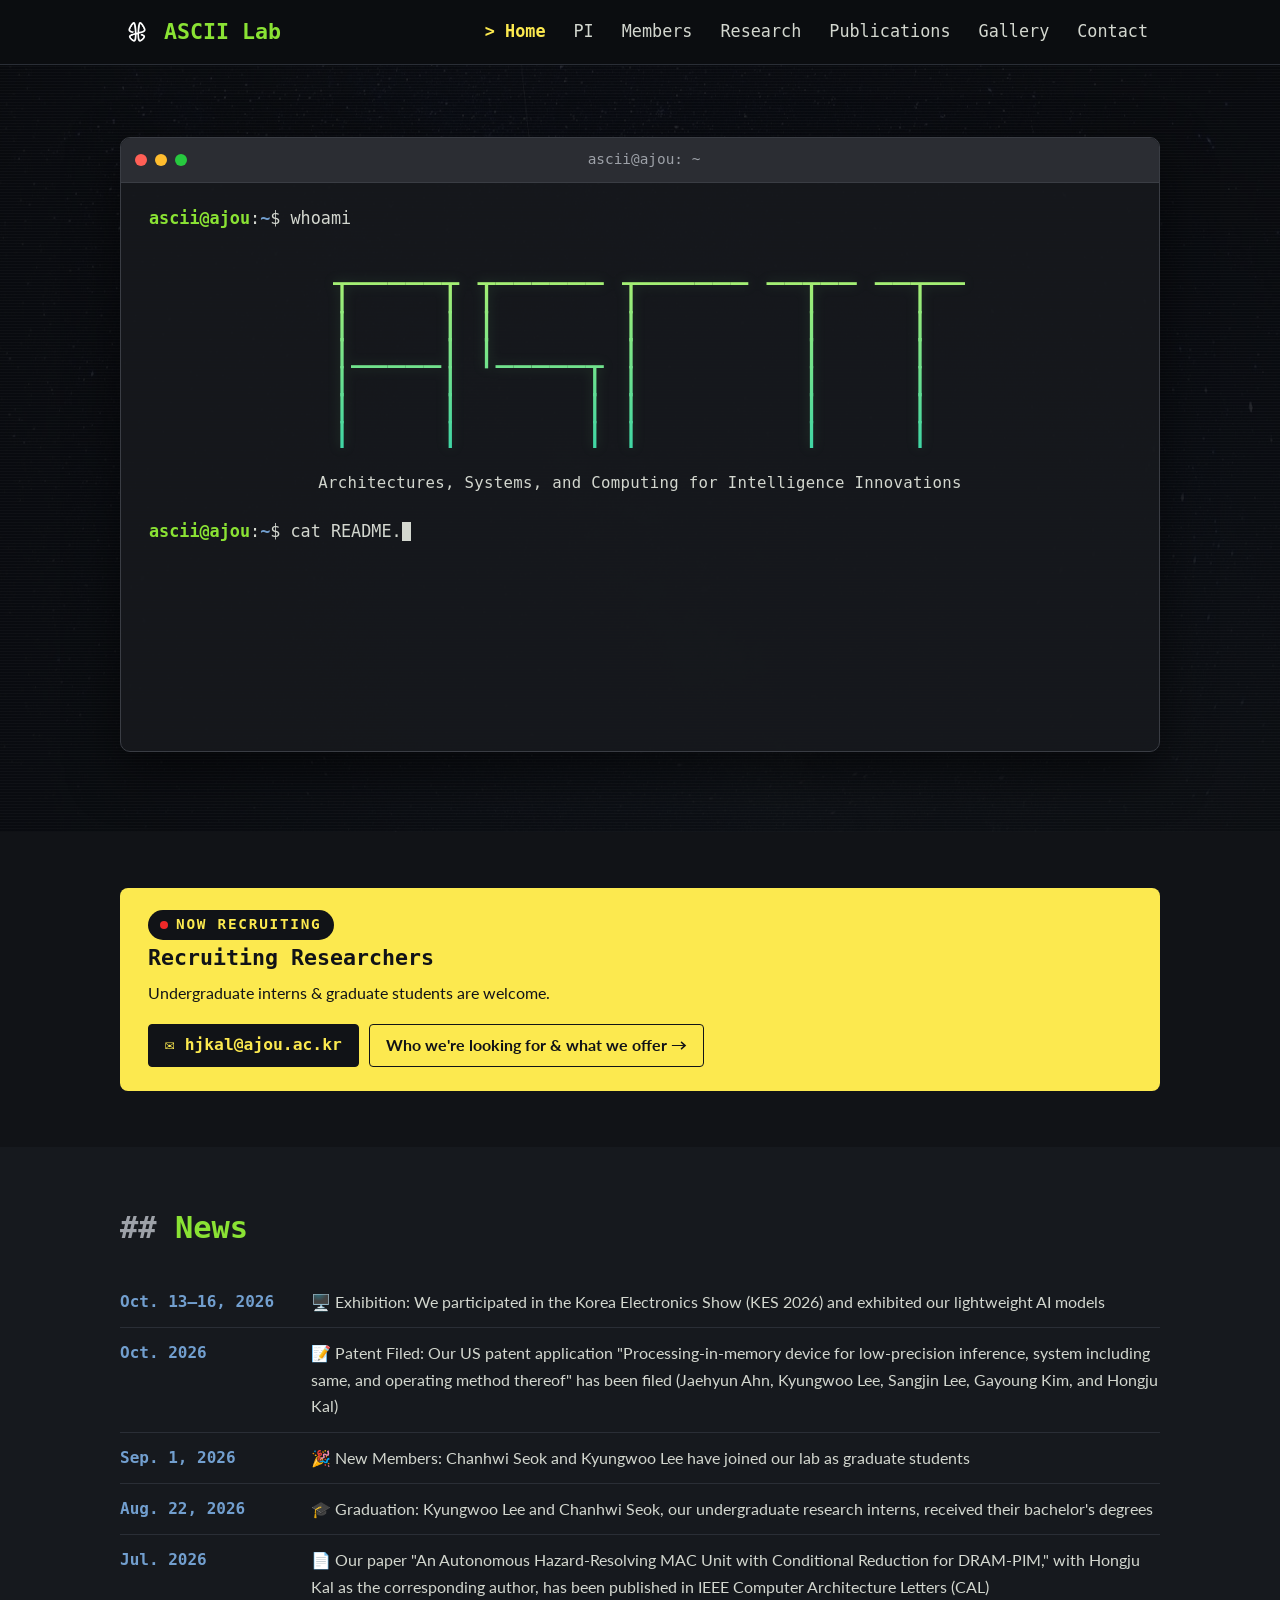
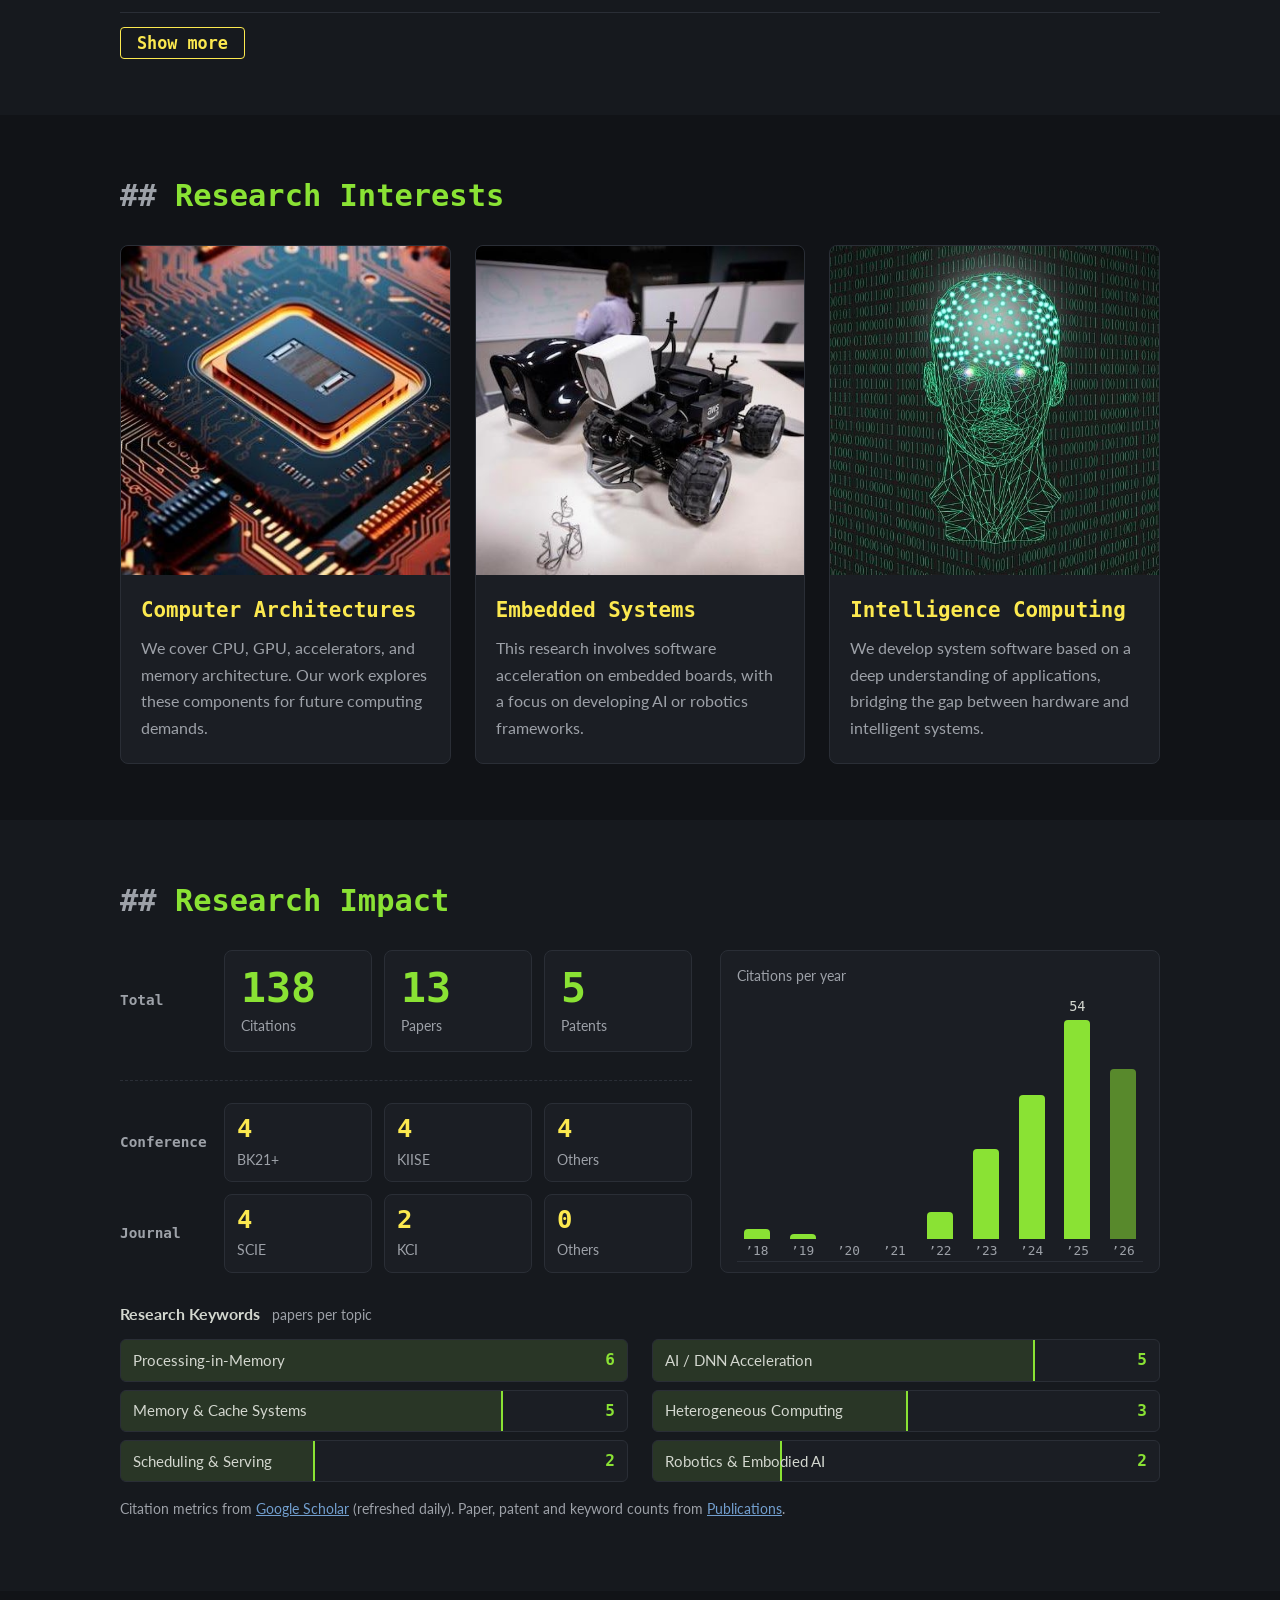
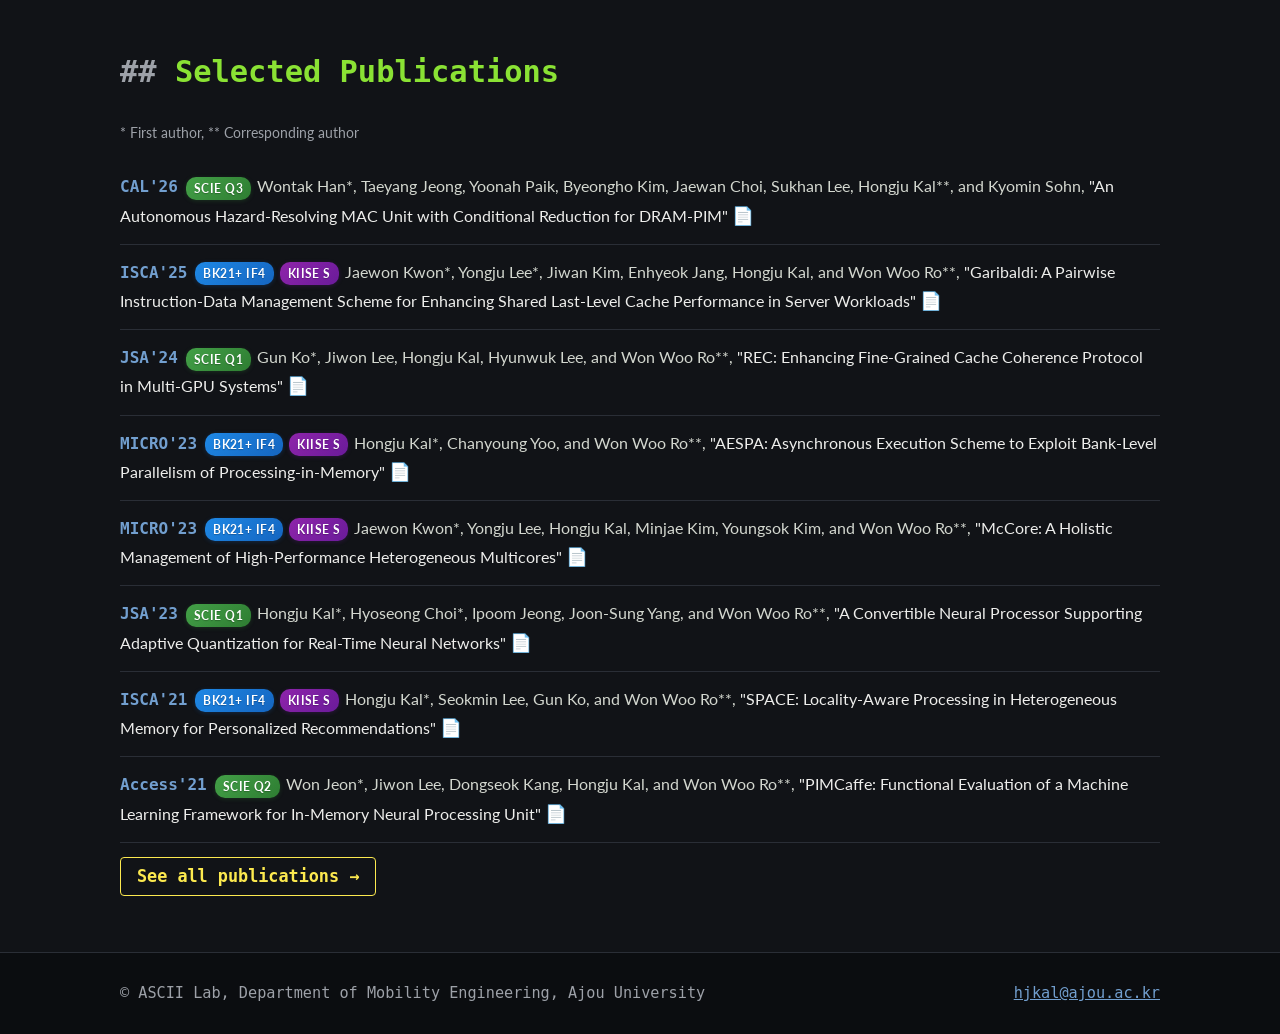
==== index.html @ 90a73ebf "Home: show top 6 research keywords Co-Authored-By: Claude Opus 5.5 <noreply@anthropic.com> Claude-Se" ====
<!DOCTYPE html>
<html lang="en">
<head>
  <meta charset="utf-8">
  <meta name="viewport" content="width=device-width, initial-scale=1">
  <title>ASCII Lab | Ajou University</title>
  <meta name="description" content="ASCII Lab (Architectures, Systems, and Computing for Intelligence Innovations), Ajou University">
  <link rel="icon" href="assets/img/logo.png">
  <link rel="preconnect" href="https://fonts.googleapis.com">
  <link href="https://fonts.googleapis.com/css2?family=Lato:wght@400;700;900&family=Ubuntu+Mono:wght@400;700&display=swap" rel="stylesheet">
  <link rel="stylesheet" href="assets/css/style.css?v=59">
  <script src="assets/js/main.js?v=59" defer></script>
</head>
<body>
  <header class="site-header">
    <div class="container">
      <a class="brand" href="index.html"><img src="assets/img/logo.png" alt="">ASCII Lab</a>
      <button class="nav-toggle" aria-label="Menu">&#9776;</button>
      <nav class="nav">
        <a href="index.html" class="active">Home</a>
        <a href="professor.html">PI</a>
        <a href="members.html">Members</a>
        <a href="research.html">Research</a>
        <a href="publications.html">Publications</a>
        <a href="gallery.html">Gallery</a>
        <a href="contact.html">Contact</a>
      </nav>
    </div>
  </header>

  <div class="hero">
    <div class="terminal">
      <div class="term-bar">
        <span class="dot"></span><span class="dot"></span><span class="dot"></span>
        <span class="term-title">ascii@ajou: ~</span>
      </div>
      <div class="term-body">
        <p class="prompt"><span class="u">ascii@ajou</span>:<span class="d">~</span>$ whoami</p>
        <h1 aria-label="ASCII"><pre class="ascii-art" aria-hidden="true"> _______ _______ _______ _____ _____
 |     | |       |         |     |
 |     | |       |         |     |
 |_____| |______ |         |     |
 |     |       | |         |     |
 |     |       | |         |     |
 |     | ______| |_____  __|__ __|__</pre></h1>
        <p class="subtitle">Architectures, Systems, and Computing for Intelligence Innovations</p>
        <p class="prompt"><span class="u">ascii@ajou</span>:<span class="d">~</span>$ <span class="cmd">cat README.md</span></p>
        <p class="readme">ASCII lab explores the future of intelligent computing across <span class="kw">architectures, systems, and applications</span>. We design processors and system architectures that perform computing efficiently. Our lab also creates methods that allow AI to work in real-world environments like embedded systems, even with limited resources. By combining hardware and software innovation, <span class="kw">we aim to build intelligent systems</span> that are both practical and powerful.</p>
        <p class="prompt last"><span class="u">ascii@ajou</span>:<span class="d">~</span>$ <span class="cursor"></span></p>
      </div>
    </div>
  </div>

  <section>
    <div class="container">
      <div class="recruit">
        <p class="recruit-status"><span class="dot"></span>NOW RECRUITING</p>
        <h3>Recruiting Researchers</h3>
        <p>Undergraduate interns &amp; graduate students are welcome.</p>
        <div class="recruit-actions">
          <a class="btn-solid" href="mailto:hjkal@ajou.ac.kr">&#9993; hjkal@ajou.ac.kr</a>
          <a class="btn-line" href="contact.html#join">Who we're looking for &amp; what we offer &rarr;</a>
        </div>
      </div>
    </div>
  </section>

  <section class="alt">
    <div class="container">
      <h2 class="section-title">News</h2>
      <ul class="news">
        <li><span class="date">Oct. 13–16, 2026</span><span><a class="news-icon" href="gallery-kes-2026.html" title="Photos" aria-label="Photos">🖥️</a> Exhibition: We participated in the Korea Electronics Show (KES 2026) and exhibited our lightweight AI models</span></li>
        <li><span class="date">Oct. 2026</span><span><a class="news-icon" href="publications.html#patents" title="Patents" aria-label="Patents">📝</a> Patent Filed: Our US patent application "Processing-in-memory device for low-precision inference, system including same, and operating method thereof" has been filed (Jaehyun Ahn, Kyungwoo Lee, Sangjin Lee, Gayoung Kim, and Hongju Kal)</span></li>
        <li><span class="date">Sep. 1, 2026</span><span><a class="news-icon" href="members.html" title="Members" aria-label="Members">🎉</a> New Members: Chanhwi Seok and Kyungwoo Lee have joined our lab as graduate students</span></li>
        <li><span class="date">Aug. 22, 2026</span><span><a class="news-icon" href="gallery-graduation-2026.html" title="Photos" aria-label="Photos">🎓</a> Graduation: Kyungwoo Lee and Chanhwi Seok, our undergraduate research interns, received their bachelor's degrees</span></li>
        <li><span class="date">Jul. 2026</span><span><a class="news-icon" href="https://doi.org/10.1109/LCA.2026.3727232" target="_blank" rel="noopener" title="Paper" aria-label="Paper">📄</a> Our paper "An Autonomous Hazard-Resolving MAC Unit with Conditional Reduction for DRAM-PIM," with Hongju Kal as the corresponding author, has been published in IEEE Computer Architecture Letters (CAL)</span></li>
        <li><span class="date">Jul. 2026</span><span><a class="news-icon" href="publications.html#patents" title="Patents" aria-label="Patents">📝</a> Patent Filed: Our Korean patent application "Processing-in-memory device for low-precision inference, system including same, and operating method thereof" has been filed (Jaehyun Ahn, Kyungwoo Lee, Sangjin Lee, Gayoung Kim, and Hongju Kal)</span></li>
        <li><span class="date">Jun. 27–Jul. 8, 2026</span><span><a class="news-icon" href="gallery-umich-2026.html" title="Photos" aria-label="Photos">✈️</a> Summer Program: Hongju Kal and undergraduate students attended a summer short-term program at the University of Michigan, Ann Arbor</span></li>
        <li><span class="date">Mar. 1, 2026</span><span><a class="news-icon" href="members.html" title="Members" aria-label="Members">🎉</a> New Members: Sangjun Jung, Siwon Kwon, and Chanhwi Seok have joined our lab as undergraduate research interns</span></li>
        <li><span class="date">Jan. 1, 2026</span><span><a class="news-icon" href="members.html" title="Members" aria-label="Members">🎉</a> New Members: Gayoung Kim, Jaehyun Ahn, Kyungwoo Lee, and Sangjin Lee have joined our lab as undergraduate research interns</span></li>
        <li><span class="date">Sep. 1, 2025</span><span>🚀 ASCII Lab Opens Its Doors</span></li>
      </ul>
    </div>
  </section>

  <section>
    <div class="container">
      <h2 class="section-title">Research Interests</h2>
      <div class="cards">
        <div class="card">
          <img src="assets/img/ri-architecture.jpg" alt="Processor chip">
          <div class="body">
            <h3>Computer Architectures</h3>
            <p>We cover CPU, GPU, accelerators, and memory architecture. Our work explores these components for future computing demands.</p>
          </div>
        </div>
        <div class="card">
          <img src="assets/img/ri-embedded.jpg" alt="Embedded robot platform">
          <div class="body">
            <h3>Embedded Systems</h3>
            <p>This research involves software acceleration on embedded boards, with a focus on developing AI or robotics frameworks.</p>
          </div>
        </div>
        <div class="card">
          <img src="assets/img/ri-intelligence.jpg" alt="Intelligence computing">
          <div class="body">
            <h3>Intelligence Computing</h3>
            <p>We develop system software based on a deep understanding of applications, bridging the gap between hardware and intelligent systems.</p>
          </div>
        </div>
      </div>
    </div>
  </section>

  <!-- STATS:START -->
  <section class="alt">
    <div class="container">
      <h2 class="section-title">Research Impact</h2>
      <div class="impact" data-animate>
        <div class="stats-wrap">
          <div class="stats stats-main"><span class="row-lbl">Total</span>
            <div class="stat"><span class="num" data-count="153">153</span><span class="lbl">Citations</span></div>
            <div class="stat"><span class="num" data-count="14">14</span><span class="lbl">Papers</span></div>
            <div class="stat"><span class="num" data-count="6">6</span><span class="lbl">Patents</span></div>
          </div>
          <div class="stats-group">
          <div class="stats stats-sub"><span class="row-lbl">Conference</span>
            <div class="stat"><span class="num" data-count="4">4</span><span class="lbl">BK21+</span></div>
            <div class="stat"><span class="num" data-count="4">4</span><span class="lbl">KIISE</span></div>
            <div class="stat"><span class="num" data-count="4">4</span><span class="lbl">Others</span></div>
          </div>
          <div class="stats stats-sub"><span class="row-lbl">Journal</span>
            <div class="stat"><span class="num" data-count="4">4</span><span class="lbl">SCIE</span></div>
            <div class="stat"><span class="num" data-count="2">2</span><span class="lbl">KCI</span></div>
            <div class="stat"><span class="num" data-count="0">0</span><span class="lbl">Others</span></div>
          </div>
          </div>
        </div>
        <figure class="cite-chart">
          <figcaption>Citations per year</figcaption>
          <ol class="bars">
          <li class="bar" style="--h:4%" tabindex="0" aria-label="2018: 2 citations" data-tip="2018: 2 citations"><span class="b"></span><span class="y">&rsquo;18</span></li>
          <li class="bar" style="--h:2%" tabindex="0" aria-label="2019: 1 citation" data-tip="2019: 1 citation"><span class="b"></span><span class="y">&rsquo;19</span></li>
          <li class="bar" style="--h:0%" tabindex="0" aria-label="2020: 0 citations" data-tip="2020: 0 citations"><span class="b"></span><span class="y">&rsquo;20</span></li>
          <li class="bar" style="--h:0%" tabindex="0" aria-label="2021: 0 citations" data-tip="2021: 0 citations"><span class="b"></span><span class="y">&rsquo;21</span></li>
          <li class="bar" style="--h:11%" tabindex="0" aria-label="2022: 6 citations" data-tip="2022: 6 citations"><span class="b"></span><span class="y">&rsquo;22</span></li>
          <li class="bar" style="--h:37%" tabindex="0" aria-label="2023: 20 citations" data-tip="2023: 20 citations"><span class="b"></span><span class="y">&rsquo;23</span></li>
          <li class="bar" style="--h:59%" tabindex="0" aria-label="2024: 32 citations" data-tip="2024: 32 citations"><span class="b"></span><span class="y">&rsquo;24</span></li>
          <li class="bar" style="--h:100%" tabindex="0" aria-label="2025: 54 citations" data-tip="2025: 54 citations"><span class="v">54</span><span class="b"></span><span class="y">&rsquo;25</span></li>
          <li class="bar ytd" style="--h:70%" tabindex="0" aria-label="2026: 38 citations (so far)" data-tip="2026: 38 citations (so far)"><span class="b"></span><span class="y">&rsquo;26</span></li>
          </ol>
        </figure>
      </div>
      <div class="keywords" data-animate>
        <h3>Research Keywords <span>papers per topic</span></h3>
        <ul>
          <li style="--w:100%"><span class="k">Processing-in-Memory</span><span class="c" data-count="8">8</span></li>
          <li style="--w:75%"><span class="k">AI / DNN Acceleration</span><span class="c" data-count="6">6</span></li>
          <li style="--w:75%"><span class="k">Memory &amp; Cache Systems</span><span class="c" data-count="6">6</span></li>
          <li style="--w:50%"><span class="k">Heterogeneous Computing</span><span class="c" data-count="4">4</span></li>
          <li style="--w:38%"><span class="k">Scheduling &amp; Serving</span><span class="c" data-count="3">3</span></li>
          <li style="--w:25%"><span class="k">Robotics &amp; Embodied AI</span><span class="c" data-count="2">2</span></li>
        </ul>
      </div>
      <p class="note">Citation metrics from <a href="https://scholar.google.com/citations?user=mmae918AAAAJ" target="_blank" rel="noopener">Google Scholar</a> (refreshed daily). Paper, patent and keyword counts from <a href="publications.html">Publications</a>.</p>
    </div>
  </section>
  <!-- STATS:END -->

  <section>
    <div class="container">
      <h2 class="section-title">Selected Publications</h2>
      <p class="note">* First author, ** Corresponding author</p>
      <ul class="pubs selected">
        <li><span class="venue">CAL'26</span><span class="tag sci">SCIE Q3</span>Wontak Han*, Taeyang Jeong, Yoonah Paik, Byeongho Kim, Jaewan Choi, Sukhan Lee, <span class="me">Hongju Kal</span>**, and Kyomin Sohn, <span class="title">"An Autonomous Hazard-Resolving MAC Unit with Conditional Reduction for DRAM-PIM"</span> <a class="paper-link" href="https://doi.org/10.1109/LCA.2026.3727232" target="_blank" rel="noopener" title="Paper" aria-label="Paper">📄</a></li>
        <li><span class="venue">ISCA'25</span><span class="tag bk">BK21+ IF4</span><span class="tag kiise">KIISE S</span>Jaewon Kwon*, Yongju Lee*, Jiwan Kim, Enhyeok Jang, <span class="me">Hongju Kal</span>, and Won Woo Ro**, <span class="title">"Garibaldi: A Pairwise Instruction-Data Management Scheme for Enhancing Shared Last-Level Cache Performance in Server Workloads"</span> <a class="paper-link" href="https://dl.acm.org/doi/10.1145/3695053.3731029" target="_blank" rel="noopener" title="Paper" aria-label="Paper">📄</a></li>
        <li><span class="venue">JSA'24</span><span class="tag sci">SCIE Q1</span>Gun Ko*, Jiwon Lee, <span class="me">Hongju Kal</span>, Hyunwuk Lee, and Won Woo Ro**, <span class="title">"REC: Enhancing Fine-Grained Cache Coherence Protocol in Multi-GPU Systems"</span> <a class="paper-link" href="https://dl.acm.org/doi/10.1016/j.sysarc.2025.103339" target="_blank" rel="noopener" title="Paper" aria-label="Paper">📄</a></li>
        <li><span class="venue">MICRO'23</span><span class="tag bk">BK21+ IF4</span><span class="tag kiise">KIISE S</span><span class="me">Hongju Kal</span>*, Chanyoung Yoo, and Won Woo Ro**, <span class="title">"AESPA: Asynchronous Execution Scheme to Exploit Bank-Level Parallelism of Processing-in-Memory"</span> <a class="paper-link" href="https://dl.acm.org/doi/10.1145/3613424.3614314" target="_blank" rel="noopener" title="Paper" aria-label="Paper">📄</a></li>
        <li><span class="venue">MICRO'23</span><span class="tag bk">BK21+ IF4</span><span class="tag kiise">KIISE S</span>Jaewon Kwon*, Yongju Lee, <span class="me">Hongju Kal</span>, Minjae Kim, Youngsok Kim, and Won Woo Ro**, <span class="title">"McCore: A Holistic Management of High-Performance Heterogeneous Multicores"</span> <a class="paper-link" href="https://dl.acm.org/doi/10.1145/3613424.3614295" target="_blank" rel="noopener" title="Paper" aria-label="Paper">📄</a></li>
        <li><span class="venue">JSA'23</span><span class="tag sci">SCIE Q1</span><span class="me">Hongju Kal</span>*, Hyoseong Choi*, Ipoom Jeong, Joon-Sung Yang, and Won Woo Ro**, <span class="title">"A Convertible Neural Processor Supporting Adaptive Quantization for Real-Time Neural Networks"</span> <a class="paper-link" href="https://dl.acm.org/doi/10.1016/j.sysarc.2023.103025" target="_blank" rel="noopener" title="Paper" aria-label="Paper">📄</a></li>
        <li><span class="venue">ISCA'21</span><span class="tag bk">BK21+ IF4</span><span class="tag kiise">KIISE S</span><span class="me">Hongju Kal</span>*, Seokmin Lee, Gun Ko, and Won Woo Ro**, <span class="title">"SPACE: Locality-Aware Processing in Heterogeneous Memory for Personalized Recommendations"</span> <a class="paper-link" href="https://dl.acm.org/doi/10.1109/ISCA52012.2021.00059" target="_blank" rel="noopener" title="Paper" aria-label="Paper">📄</a></li>
        <li><span class="venue">Access'21</span><span class="tag sci">SCIE Q2</span>Won Jeon*, Jiwon Lee, Dongseok Kang, <span class="me">Hongju Kal</span>, and Won Woo Ro**, <span class="title">"PIMCaffe: Functional Evaluation of a Machine Learning Framework for In-Memory Neural Processing Unit"</span> <a class="paper-link" href="https://ieeexplore.ieee.org/document/9469808" target="_blank" rel="noopener" title="Paper" aria-label="Paper">📄</a></li>
      </ul>
      <a class="more-btn" href="publications.html">See all publications &rarr;</a>
    </div>
  </section>

  <footer class="site-footer">
    <div class="container">
      <span>&copy; ASCII Lab, Department of Mobility Engineering, Ajou University</span>
      <span><a href="mailto:hjkal@ajou.ac.kr">hjkal@ajou.ac.kr</a></span>
    </div>
  </footer>
</body>
</html>
---- assets/css/style.css ----
:root {
  /* Terminal palette (Tango, as in GNOME/Ubuntu Terminal) */
  --green: #8ae234;
  --green-tint: rgba(138, 226, 52, 0.12);
  --blue: #729fcf;
  --yellow: #fce94f;
  --yellow-tint: rgba(252, 233, 79, 0.12);
  --text: #d3d7cf;
  --muted: #9da1a8;
  --line: #2a2e36;
  --bg: #111317;
  --bg-alt: #16191e;
  --panel: #1b1e24;
  --bar: #0b0d10;
  --mono: "Ubuntu Mono", "DejaVu Sans Mono", Menlo, Consolas, monospace;
  --max: 1080px;
}

* { box-sizing: border-box; }

html { scroll-behavior: smooth; }

body {
  margin: 0;
  font-family: "Lato", Arial, sans-serif;
  color: var(--text);
  background: var(--bg);
  line-height: 1.65;
  font-size: 16px;
}

a { color: var(--blue); }
a:hover { color: var(--yellow); }
img { max-width: 100%; display: block; }

.container { max-width: var(--max); margin: 0 auto; padding: 0 20px; }

/* ---------- Header ---------- */
.site-header {
  position: sticky;
  top: 0;
  z-index: 10;
  background: var(--bar);
  color: var(--text);
  border-bottom: 1px solid var(--line);
}
.site-header .container {
  display: flex;
  align-items: center;
  justify-content: space-between;
  height: 64px;
}
.brand {
  display: flex;
  align-items: center;
  gap: 10px;
  color: var(--green);
  text-decoration: none;
  font-family: var(--mono);
  font-weight: 700;
  font-size: 1.35rem;
}
.brand img { width: 34px; height: 34px; }
.brand:hover { color: var(--green); }

.nav { display: flex; gap: 4px; }
.nav a {
  color: var(--text);
  text-decoration: none;
  padding: 8px 12px;
  border-radius: 4px;
  font-family: var(--mono);
  font-size: 1.05rem;
}
.nav a:hover { background: var(--yellow-tint); color: var(--yellow); }
.nav a.active { color: var(--yellow); font-weight: 700; }
.nav a.active::before { content: "> "; }

.nav-toggle {
  display: none;
  background: none;
  border: 0;
  color: var(--green);
  font-size: 1.6rem;
  cursor: pointer;
}

@media (max-width: 760px) {
  .nav-toggle { display: block; }
  .nav {
    display: none;
    position: absolute;
    top: 64px;
    left: 0;
    right: 0;
    flex-direction: column;
    background: var(--bar);
    border-bottom: 1px solid var(--line);
    padding: 8px 20px 16px;
  }
  .nav.open { display: flex; }
}

/* ---------- Hero / page banners ---------- */
.hero {
  background:
    repeating-linear-gradient(0deg, rgba(255, 255, 255, 0.025) 0 1px, transparent 1px 3px),
    linear-gradient(rgba(10, 12, 16, 0.86), rgba(10, 12, 16, 0.94)),
    url("../img/hero.jpg") center / cover;
  padding: 72px 16px 80px;
}
.terminal {
  max-width: calc(var(--max) - 40px);
  margin: 0 auto;
  border-radius: 10px;
  overflow: hidden;
  background: rgba(22, 24, 29, 0.92);
  border: 1px solid #3a3d44;
  box-shadow: 0 18px 50px rgba(0, 0, 0, 0.55);
  font-family: "Ubuntu Mono", "DejaVu Sans Mono", Consolas, monospace;
  color: #d3d7cf;
}
.term-bar {
  display: flex;
  align-items: center;
  gap: 8px;
  padding: 10px 14px;
  background: #2b2d33;
  border-bottom: 1px solid #3a3d44;
}
.term-bar .dot { width: 12px; height: 12px; border-radius: 50%; background: #ff5f56; }
.term-bar .dot:nth-child(2) { background: #ffbd2e; }
.term-bar .dot:nth-child(3) { background: #27c93f; }
.term-title { flex: 1; text-align: center; margin-right: 52px; font-size: 0.9rem; color: #9da1a8; }
.term-body { padding: 22px 28px 26px; text-align: left; }
.term-body .prompt { margin: 0; font-size: 1.05rem; }
.hero h1 { margin: 22px 0 10px; text-align: center; }
.ascii-art {
  display: inline-block;
  margin: 0;
  text-align: left;
  font-family: inherit;
  font-weight: 700;
  font-size: clamp(10px, 4.2vw, 30px);
  line-height: 0.92;
  background: linear-gradient(180deg, #b6f36b, #3fd6a5);
  -webkit-background-clip: text;
  background-clip: text;
  color: transparent;
  filter: drop-shadow(0 0 6px rgba(110, 230, 120, 0.18));
}
.hero .subtitle {
  margin: 4px 0 22px;
  text-align: center;
  font-size: clamp(0.78rem, 1.9vw, 0.98rem);
  letter-spacing: 0.02em;
  color: #d3d7cf;
}
.term-body .readme { margin: 8px 0 18px; font-size: 1.02rem; line-height: 1.55; color: #d3d7cf; }
.term-body .readme .kw { color: var(--yellow); }
.cursor {
  display: inline-block;
  width: 0.55em;
  height: 1.1em;
  vertical-align: text-bottom;
  background: #d3d7cf;
  animation: blink 1.1s steps(1) infinite;
}
@keyframes blink { 50% { opacity: 0; } }
@media (prefers-reduced-motion: reduce) { .cursor { animation: none; } }
@media (max-width: 560px) { .term-body { padding: 18px 16px 20px; } }

.page-banner {
  background:
    repeating-linear-gradient(0deg, rgba(255, 255, 255, 0.025) 0 1px, transparent 1px 3px),
    linear-gradient(rgba(10, 12, 16, 0.88), rgba(10, 12, 16, 0.95)),
    url("../img/hero.jpg") center / cover;
  border-bottom: 1px solid var(--line);
  padding: 48px 0;
  font-family: var(--mono);
}
.page-banner h1 {
  margin: 0;
  font-size: clamp(2rem, 6vw, 3rem);
  letter-spacing: 0.08em;
  color: var(--green);
  text-shadow: 0 0 14px rgba(138, 226, 52, 0.3);
}
.prompt .u { color: var(--green); font-weight: 700; }
.prompt .d { color: var(--blue); font-weight: 700; }

/* ---------- Sections ---------- */
section { padding: 56px 0; }
section.alt { background: var(--bg-alt); }

h2.section-title {
  color: var(--green);
  font-family: var(--mono);
  font-size: 1.9rem;
  margin: 0 0 24px;
}
h2.section-title::before { content: "## "; color: var(--muted); }
h3 { color: var(--text); }

.lead { font-size: 1.1rem; max-width: 860px; }

.recruit {
  background: var(--yellow);
  color: var(--bg);
  border-radius: 8px;
  padding: 22px 28px 24px;
}
.recruit-status {
  display: inline-flex;
  align-items: center;
  gap: 8px;
  margin: 0 0 14px;
  padding: 3px 12px;
  border-radius: 999px;
  background: var(--bg);
  color: var(--yellow);
  font-family: var(--mono);
  font-weight: 700;
  font-size: 0.9rem;
  letter-spacing: 0.12em;
}
.recruit-status .dot { width: 8px; height: 8px; border-radius: 50%; background: #ef2929; animation: blink 1.6s steps(1) infinite; }
.recruit h3 { margin: 0 0 4px; color: var(--bg); font-family: var(--mono); font-size: 1.35rem; }
.recruit p { margin: 0; }
.recruit-actions { display: flex; flex-wrap: wrap; gap: 10px; margin-top: 18px; }
.recruit-actions a {
  display: inline-block;
  padding: 7px 16px;
  border-radius: 4px;
  border: 1.5px solid var(--bg);
  font-weight: 700;
  text-decoration: none;
  transition: background 0.15s, color 0.15s;
}
.recruit-actions .btn-solid { background: var(--bg); color: var(--yellow); font-family: var(--mono); font-size: 1.02rem; }
.recruit-actions .btn-solid:hover { background: #2a2e36; color: var(--yellow); }
.recruit-actions .btn-line { color: var(--bg); }
.recruit-actions .btn-line:hover { background: var(--bg); color: var(--yellow); }
@media (max-width: 640px) { .recruit { padding: 20px; } }
section[id] { scroll-margin-top: 64px; }

/* News */
.news { list-style: none; padding: 0; margin: 0; }
.news li {
  display: grid;
  grid-template-columns: 175px 1fr;
  gap: 16px;
  padding: 12px 0;
  border-bottom: 1px solid var(--line);
}
.news .date { font-family: var(--mono); font-weight: 700; color: var(--blue); }
@media (max-width: 560px) { .news li { grid-template-columns: 1fr; gap: 2px; } }
.news.collapsed li:nth-child(n+6) { display: none; }
.news-toggle, .more-btn {
  display: inline-block;
  margin-top: 14px;
  background: none;
  border: 1px solid var(--yellow);
  color: var(--yellow);
  border-radius: 4px;
  padding: 5px 16px;
  font-family: var(--mono);
  font-size: 1.05rem;
  font-weight: 700;
  cursor: pointer;
  text-decoration: none;
}
.news-toggle:hover, .more-btn:hover { background: var(--yellow); color: var(--bg); }

/* Research impact (generated by scripts/update_stats.py) */
.impact { display: grid; grid-template-columns: 1.3fr 1fr; gap: 28px; align-items: stretch; }
@media (max-width: 820px) { .impact { grid-template-columns: 1fr; } }
.stats-wrap { display: flex; flex-direction: column; gap: 12px; }
.stats { display: grid; gap: 12px; }
.stats-main, .stats-sub { grid-template-columns: 92px repeat(3, 1fr); align-items: center; }
.stats-group { display: flex; flex-direction: column; gap: 12px; margin-top: 16px; padding-top: 22px; border-top: 1px dashed var(--line); }
.stats .row-lbl { font-family: var(--mono); font-size: 0.9rem; font-weight: 700; color: var(--muted); }
@media (max-width: 560px) { .stats-main, .stats-sub { grid-template-columns: repeat(3, 1fr); } .stats .row-lbl { grid-column: 1 / -1; } }
.stats-main .stat .num { font-size: 2.6rem; }
.stats-sub .stat { padding: 10px 12px; }
.stats-sub .stat .num { font-size: 1.6rem; color: var(--yellow); }
.stat { background: var(--panel); border: 1px solid var(--line); border-radius: 8px; padding: 14px 16px; }
.stat .num { font-family: var(--mono); font-size: 2rem; font-weight: 700; line-height: 1.1; color: var(--green); }
.stat .lbl { display: block; margin-top: 4px; font-size: 0.85rem; color: var(--muted); }
.cite-chart { margin: 0; background: var(--panel); border: 1px solid var(--line); border-radius: 8px; padding: 14px 16px 10px; display: flex; flex-direction: column; }
.cite-chart figcaption { font-size: 0.85rem; color: var(--muted); margin-bottom: 8px; }
.bars { list-style: none; margin: 0; padding: 0; flex: 1; min-height: 150px; display: flex; align-items: flex-end; gap: 6px; border-bottom: 1px solid var(--line); padding-bottom: 22px; position: relative; }
.bars .bar { flex: 1; height: 100%; display: flex; flex-direction: column; justify-content: flex-end; align-items: center; position: relative; outline: none; }
.bars .b { width: 100%; max-width: 26px; height: var(--h); background: var(--green); border-radius: 4px 4px 0 0; transition: opacity 0.15s; }
.bars .ytd .b { opacity: 0.55; }
.bars .v { font-family: var(--mono); font-size: 0.85rem; color: var(--text); margin-bottom: 2px; }
.bars .y { position: absolute; bottom: -22px; font-family: var(--mono); font-size: 0.8rem; color: var(--muted); }
.bars:hover .b { opacity: 0.45; }
.bars .bar:hover .b, .bars .bar:focus .b { opacity: 1; }
.bars .bar:hover::after, .bars .bar:focus::after {
  content: attr(data-tip); position: absolute; bottom: calc(var(--h) + 8px); left: 50%; transform: translateX(-50%);
  white-space: nowrap; background: var(--bar); border: 1px solid var(--line); color: var(--text);
  font-family: var(--mono); font-size: 0.8rem; padding: 3px 8px; border-radius: 4px; z-index: 2; pointer-events: none;
}

.keywords { margin-top: 28px; }
.keywords h3 { margin: 0 0 12px; font-size: 1rem; color: var(--text); }
.keywords h3 span { margin-left: 8px; font-size: 0.85rem; font-weight: 400; color: var(--muted); }
.keywords ul { list-style: none; margin: 0; padding: 0; display: grid; grid-template-columns: repeat(2, 1fr); gap: 8px 24px; }
@media (max-width: 640px) { .keywords ul { grid-template-columns: 1fr; } }
.keywords li { position: relative; display: flex; justify-content: space-between; align-items: center; padding: 7px 12px; border: 1px solid var(--line); border-radius: 6px; background: var(--panel); overflow: hidden; }
.keywords li::before { content: ""; position: absolute; inset: 0 auto 0 0; width: var(--w); background: var(--green-tint); border-right: 2px solid var(--green); transition: width 1s cubic-bezier(0.22, 1, 0.36, 1) var(--d, 0ms); }
.keywords .k, .keywords .c { position: relative; }
.keywords .k { font-size: 0.95rem; }
.keywords .c { font-family: var(--mono); font-weight: 700; color: var(--green); }

/* Research impact animation (main.js toggles .pre until the block scrolls into view) */
.bars .b { transition: height 0.9s cubic-bezier(0.22, 1, 0.36, 1), opacity 0.15s; }
.pre .bars .b { height: 0; }
.pre .bars .v { opacity: 0; }
.bars .v { transition: opacity 0.4s 0.9s; }
.pre.keywords li::before { width: 0; }
.stat, .keywords li { transition: transform 0.5s ease, opacity 0.5s ease; }
.pre .stat, .pre.keywords li { opacity: 0; transform: translateY(8px); }

/* Cards */
.cards { display: grid; grid-template-columns: repeat(auto-fit, minmax(260px, 1fr)); gap: 24px; }
.card {
  background: var(--panel);
  border: 1px solid var(--line);
  border-radius: 8px;
  overflow: hidden;
}
.card img { width: 100%; aspect-ratio: 1 / 1; object-fit: cover; }
.card .body { padding: 18px 20px 22px; }
.card h3 { margin: 0 0 8px; color: var(--yellow); font-family: var(--mono); font-size: 1.3rem; }
.card p { margin: 0; color: var(--muted); }

/* Publications */
.pubs { list-style: none; padding: 0; margin: 0; }
.pubs li { padding: 14px 0; border-bottom: 1px solid var(--line); }
.pubs .venue { font-family: var(--mono); font-weight: 700; color: var(--blue); margin-right: 8px; }
.pubs .title { font-weight: 700; color: #eeeeec; }
.pubs.selected .title { font-weight: 400; }
.pubs .where { font-style: italic; color: var(--muted); }
.pubs .authors { color: var(--text); }
.tag {
  display: inline-block;
  font-size: 0.72rem;
  font-weight: 700;
  padding: 2px 8px;
  border-radius: 10px;
  margin-right: 6px;
  vertical-align: middle;
  letter-spacing: 0.04em;
  color: #fff;
  box-shadow: 0 1px 4px var(--glow);
  text-shadow: 0 1px 1px rgba(0, 0, 0, 0.25);
}
.tag.bk { background: linear-gradient(135deg, #1e88e5, #1565c0); --glow: rgba(21, 101, 192, 0.28); }
.tag.kiise { background: linear-gradient(135deg, #8e24aa, #6a1b9a); --glow: rgba(106, 27, 154, 0.28); }
.tag.top { background: linear-gradient(135deg, #fb8c00, #e65100); --glow: rgba(230, 81, 0, 0.28); }
.tag.sci { background: linear-gradient(135deg, #43a047, #2e7d32); --glow: rgba(46, 125, 50, 0.28); }
.pubs.review li { padding: 10px 0; }
.pubs .id { font-family: var(--mono); font-weight: 700; color: var(--blue); margin-right: 6px; }
.note { color: var(--muted); font-size: 0.9rem; }

/* Professor */
.profile { display: grid; grid-template-columns: 200px 1fr; gap: 36px; align-items: start; }
.profile img.photo { border-radius: 8px; border: 1px solid var(--line); }
.profile h2 { margin: 0 0 12px; color: var(--green); font-family: var(--mono); font-size: 1.9rem; }
.social { display: flex; gap: 12px; margin-top: 16px; }
.social img { width: 36px; height: 36px; border-radius: 6px; }
@media (max-width: 700px) { .profile { grid-template-columns: 1fr; } .profile img.photo { max-width: 200px; } }

.timeline { list-style: none; padding: 0; margin: 0; }
.timeline li { display: grid; grid-template-columns: 190px 1fr; gap: 16px; padding: 8px 0; border-bottom: 1px solid var(--line); }
.timeline .sponsor { color: var(--muted); }
.timeline .when { font-family: var(--mono); font-weight: 700; color: var(--blue); }
@media (max-width: 560px) { .timeline li { grid-template-columns: 1fr; gap: 0; } }

/* Members */
.members { display: grid; grid-template-columns: repeat(auto-fill, minmax(185px, 1fr)); gap: 16px; margin-bottom: 40px; }
.member { background: var(--panel); border: 1px solid var(--line); border-radius: 8px; overflow: hidden; text-align: center; }
.member img {
  width: 148px;
  max-width: 80%;
  height: auto;
  aspect-ratio: 1 / 1;
  margin: 20px auto 0;
  border-radius: 16px;
  object-fit: cover;
  object-position: center 20%;
  border: 2px solid var(--line);
}
.member .body { padding: 14px 16px 18px; }
.member h3 { margin: 0 0 2px; color: var(--yellow); font-family: var(--mono); font-size: 1.25rem; }
.member .email { font-size: 0.8rem; color: var(--muted); overflow-wrap: anywhere; }
.member .interests { margin-top: 10px; display: flex; flex-wrap: wrap; gap: 6px; justify-content: center; }
@media (max-width: 560px) { .members { grid-template-columns: repeat(2, 1fr); gap: 12px; } }
.member .interests span { background: var(--yellow-tint); color: var(--yellow); font-size: 0.8rem; padding: 3px 10px; border-radius: 12px; }

.alumni-level { margin: 0 0 8px; color: var(--yellow); font-family: var(--mono); font-size: 1.2rem; }
.alumni-log { list-style: none; padding: 0; margin: 0 0 28px; font-family: var(--mono); font-size: 1.05rem; }
.alumni-log li { display: grid; grid-template-columns: 90px 160px 1fr; gap: 12px; padding: 6px 0; border-bottom: 1px dashed var(--line); }
.alumni-log .when { color: var(--blue); }
.alumni-log .who { color: #eeeeec; font-weight: 700; }
.alumni-log .what { color: var(--muted); }
@media (max-width: 560px) { .alumni-log li { grid-template-columns: 80px 1fr; row-gap: 0; } .alumni-log .what { grid-column: 2; } }

/* Research */
.areas { display: grid; gap: 18px; }
.areas p { margin: 0; }
.areas strong { color: var(--yellow); font-family: var(--mono); font-size: 1.1rem; }
.project { display: grid; gap: 24px; padding: 40px 0; border-bottom: 1px solid var(--line); }
.project:last-child { border-bottom: 0; }
.project h3 { margin: 0; font-size: 1.45rem; color: var(--green); font-family: var(--mono); }
.project img { width: 100%; max-width: 820px; margin: 0 auto; }

.paper-link { text-decoration: none; font-size: 1.1em; display: inline-block; transition: transform 0.15s; }
.paper-link:hover { transform: scale(1.2); }

.news-icon { text-decoration: none; display: inline-block; transition: transform 0.15s; }
.news-icon:hover { transform: scale(1.25); }

/* Gallery */
.gallery { display: grid; grid-template-columns: repeat(auto-fill, minmax(280px, 1fr)); gap: 20px; }
.gallery figure { margin: 0; background: var(--panel); border: 1px solid var(--line); border-radius: 8px; overflow: hidden; }
.gallery img { width: 100%; aspect-ratio: 4 / 3; object-fit: cover; }
.gallery figcaption { padding: 12px 16px 14px; font-size: 0.95rem; }
.gallery figcaption .date { display: block; font-family: var(--mono); color: var(--yellow); }
.gallery-empty { font-family: var(--mono); font-size: 1.05rem; color: var(--muted); }
.gallery-empty .u { color: var(--green); font-weight: 700; }
.gallery-empty .d { color: var(--blue); font-weight: 700; }
.gallery:not(:empty) + .gallery-empty { display: none; }
.section-title.year-past { margin-top: 48px; }
.gallery-fold.collapsed { display: none; }
.gallery-fold-toggle { margin-top: 0; }
.gallery-fold:not(.collapsed) + .gallery-fold-toggle { margin-top: 20px; }

.gallery figure a img { transition: opacity 0.15s; }
.gallery figure a:hover img { opacity: 0.85; }
.gallery figcaption a { color: var(--text); font-weight: 700; text-decoration: none; }
.gallery figcaption a:hover { color: var(--yellow); }
.event-photos { grid-template-columns: repeat(auto-fill, minmax(230px, 1fr)); }
.event-photos figure { background: none; }
.back-link { margin: 0 0 18px; font-family: var(--mono); }
.event-meta .date { font-family: var(--mono); color: var(--yellow); }
.event-video { margin: 24px 0; }
.event-video video { width: 100%; max-width: 900px; display: block; border-radius: 8px; border: 1px solid var(--line); background: #000; }

/* Contact */
.contact-list { list-style: none; padding: 0; font-size: 1.1rem; }
.contact-list li { padding: 10px 0; border-bottom: 1px solid var(--line); }
.contact-list strong { display: inline-block; width: 160px; color: var(--yellow); font-family: var(--mono); }
.join { display: grid; grid-template-columns: repeat(auto-fit, minmax(300px, 1fr)); gap: 24px; }
.join-card { background: var(--panel); border: 1px solid var(--line); border-radius: 8px; padding: 22px 26px 24px; }
.join-card h3 { margin: 0 0 10px; color: var(--yellow); font-family: var(--mono); font-size: 1.25rem; }
.join-card[lang="ko"] h3 { font-family: "Lato", sans-serif; font-size: 1.12rem; }
.join-card ul { list-style: none; padding: 0; margin: 0 0 22px; }
.join-card ul:last-child { margin-bottom: 0; }
.join-card li { padding: 5px 0 5px 22px; position: relative; }
.join-card li::before { content: ">"; position: absolute; left: 0; color: var(--green); font-family: var(--mono); font-weight: 700; }
.join-cta { margin: 24px 0 0; font-size: 1.05rem; }
.contact-list .ko-note { color: var(--muted); }
@media (max-width: 560px) { .contact-list strong { display: block; width: auto; } }
.campus-photo { margin: 24px 0 0; }
.campus-photo img { display: block; width: 100%; aspect-ratio: 16 / 9; object-fit: cover; border-radius: 6px; border: 1px solid var(--line); transition: opacity 0.15s; }
.campus-photo a:hover img { opacity: 0.85; }
.campus-photo + .lab-photos { margin-top: 12px; }
.lab-photos { display: grid; grid-template-columns: repeat(4, 1fr); gap: 12px; margin-top: 24px; }
@media (max-width: 560px) { .lab-photos { grid-template-columns: repeat(2, 1fr); } }
.lab-photos img { width: 100%; aspect-ratio: 4 / 3; object-fit: cover; border-radius: 6px; border: 1px solid var(--line); transition: opacity 0.15s; }
.lab-photos a:hover img { opacity: 0.85; }
.map { width: 100%; height: 380px; border: 0; border-radius: 8px; margin-top: 24px; }

/* ---------- Footer ---------- */
.site-footer {
  background: var(--bar);
  border-top: 1px solid var(--line);
  color: var(--muted);
  padding: 28px 0;
  font-family: var(--mono);
  font-size: 0.95rem;
}
.site-footer a { color: var(--blue); }
.site-footer .container { display: flex; flex-wrap: wrap; justify-content: space-between; gap: 8px; }

/* ---------- Media protection & photo viewer ---------- */
img, video { -webkit-user-drag: none; user-select: none; -webkit-user-select: none; -webkit-touch-callout: none; }
.lightbox { position: fixed; inset: 0; z-index: 1000; display: none; align-items: center; justify-content: center; padding: 24px; background: rgba(0, 0, 0, 0.88); cursor: zoom-out; }
.lightbox.open { display: flex; }
.lightbox img { max-width: 100%; max-height: 100%; object-fit: contain; border-radius: 4px; cursor: default; pointer-events: none; }
.lightbox-close { position: absolute; top: 12px; right: 16px; background: none; border: 0; color: #fff; font-size: 2.4rem; line-height: 1; cursor: pointer; }
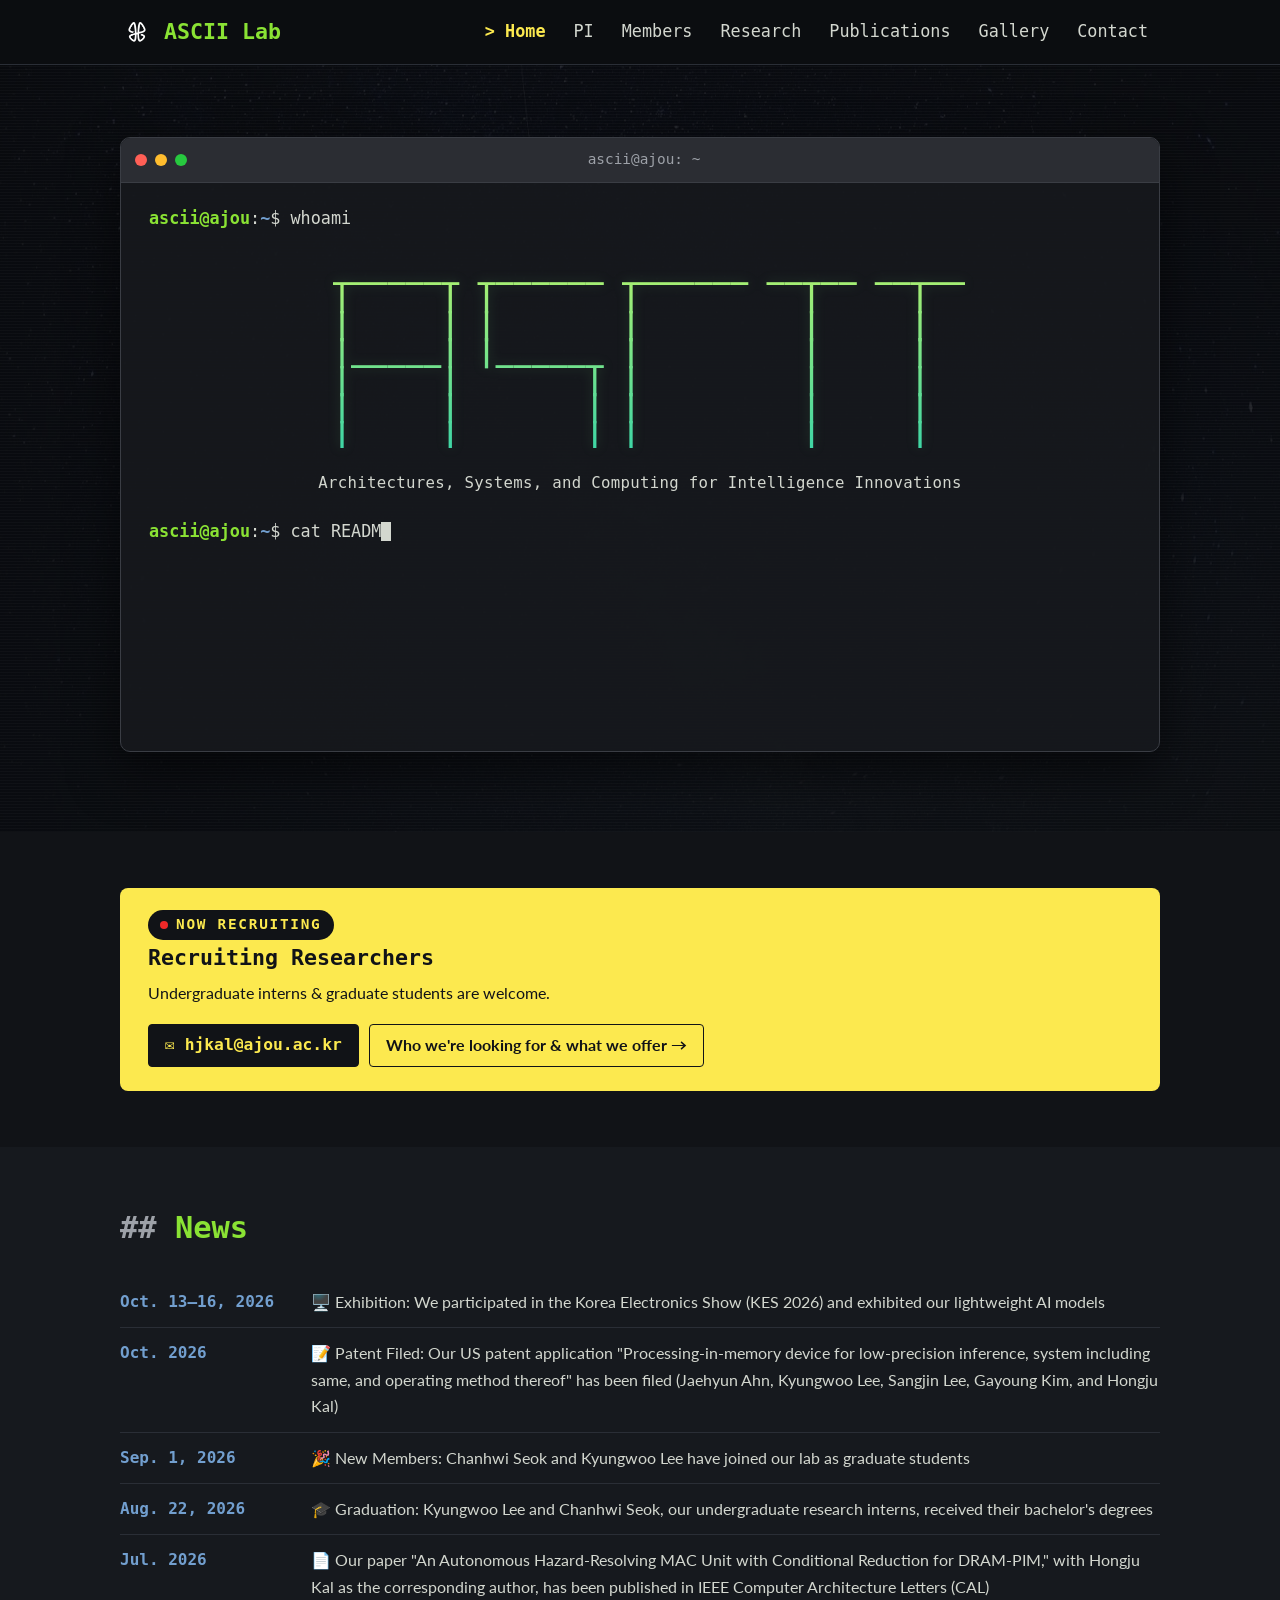
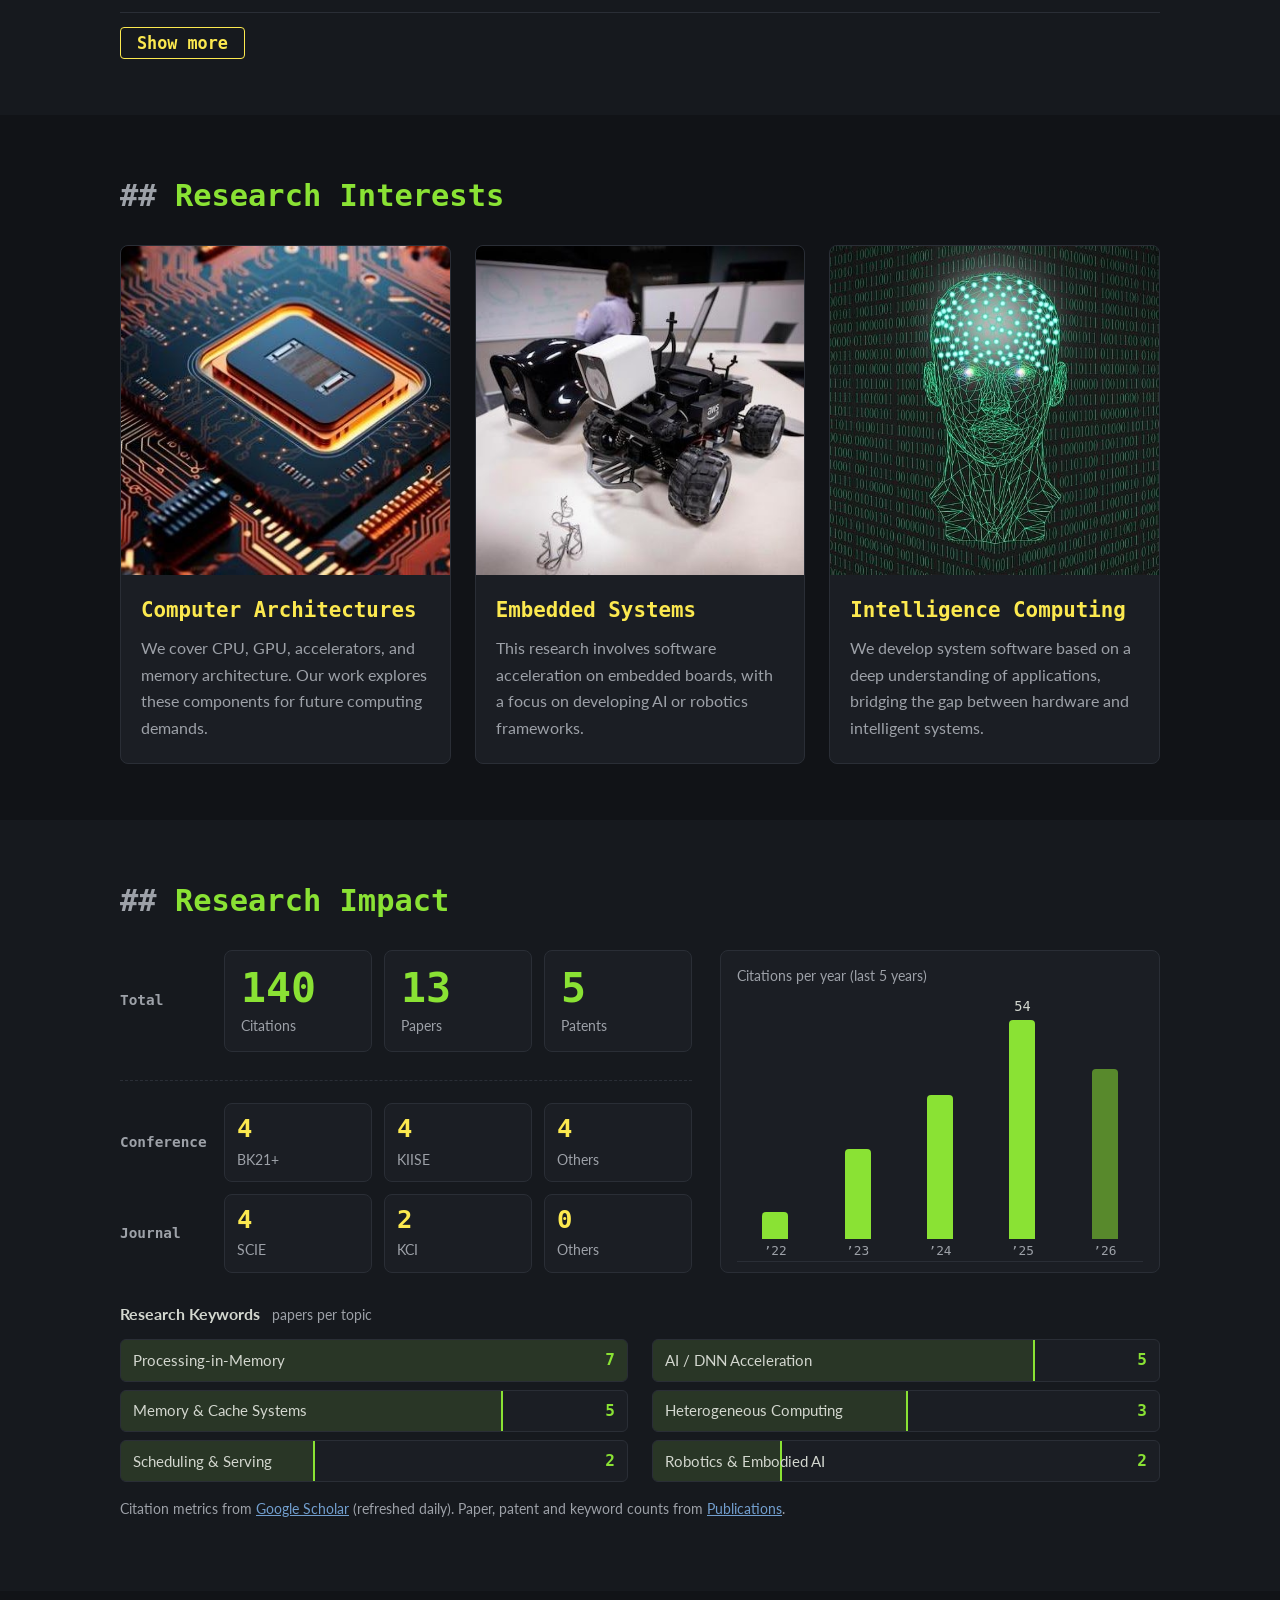
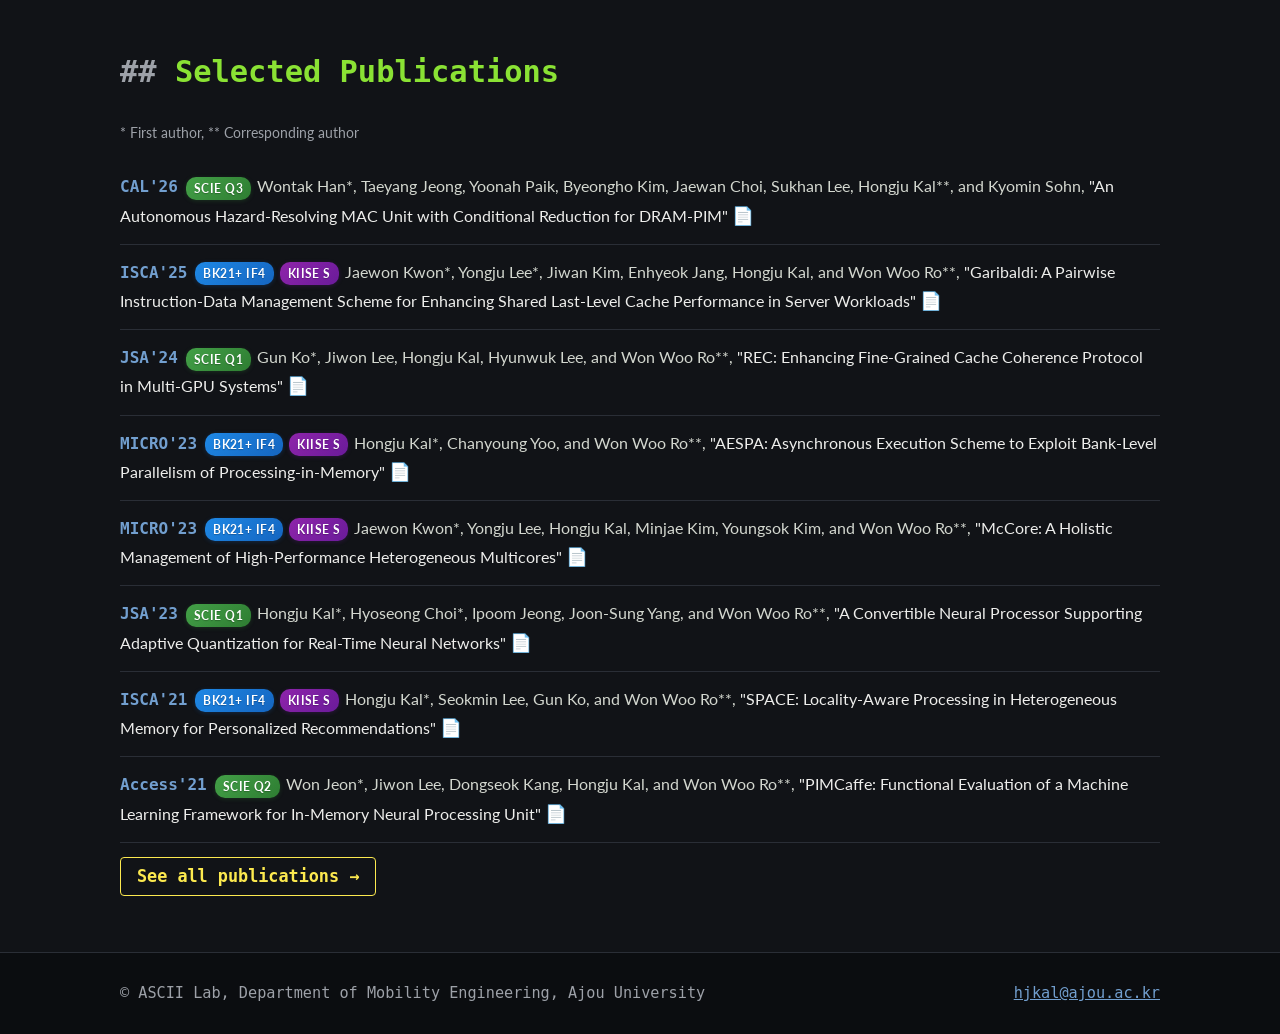
==== commit 31b7bb9e: "Home: citations-per-year chart shows the latest 5 years Co-Authored-By: Claude Opus 5.5 <noreply@ant" ====
--- a/index.html
+++ b/index.html
@@ -137,12 +137,8 @@
           </div>
         </div>
         <figure class="cite-chart">
-          <figcaption>Citations per year</figcaption>
+          <figcaption>Citations per year (last 5 years)</figcaption>
           <ol class="bars">
-          <li class="bar" style="--h:4%" tabindex="0" aria-label="2018: 2 citations" data-tip="2018: 2 citations"><span class="b"></span><span class="y">&rsquo;18</span></li>
-          <li class="bar" style="--h:2%" tabindex="0" aria-label="2019: 1 citation" data-tip="2019: 1 citation"><span class="b"></span><span class="y">&rsquo;19</span></li>
-          <li class="bar" style="--h:0%" tabindex="0" aria-label="2020: 0 citations" data-tip="2020: 0 citations"><span class="b"></span><span class="y">&rsquo;20</span></li>
-          <li class="bar" style="--h:0%" tabindex="0" aria-label="2021: 0 citations" data-tip="2021: 0 citations"><span class="b"></span><span class="y">&rsquo;21</span></li>
           <li class="bar" style="--h:11%" tabindex="0" aria-label="2022: 6 citations" data-tip="2022: 6 citations"><span class="b"></span><span class="y">&rsquo;22</span></li>
           <li class="bar" style="--h:37%" tabindex="0" aria-label="2023: 20 citations" data-tip="2023: 20 citations"><span class="b"></span><span class="y">&rsquo;23</span></li>
           <li class="bar" style="--h:59%" tabindex="0" aria-label="2024: 32 citations" data-tip="2024: 32 citations"><span class="b"></span><span class="y">&rsquo;24</span></li>
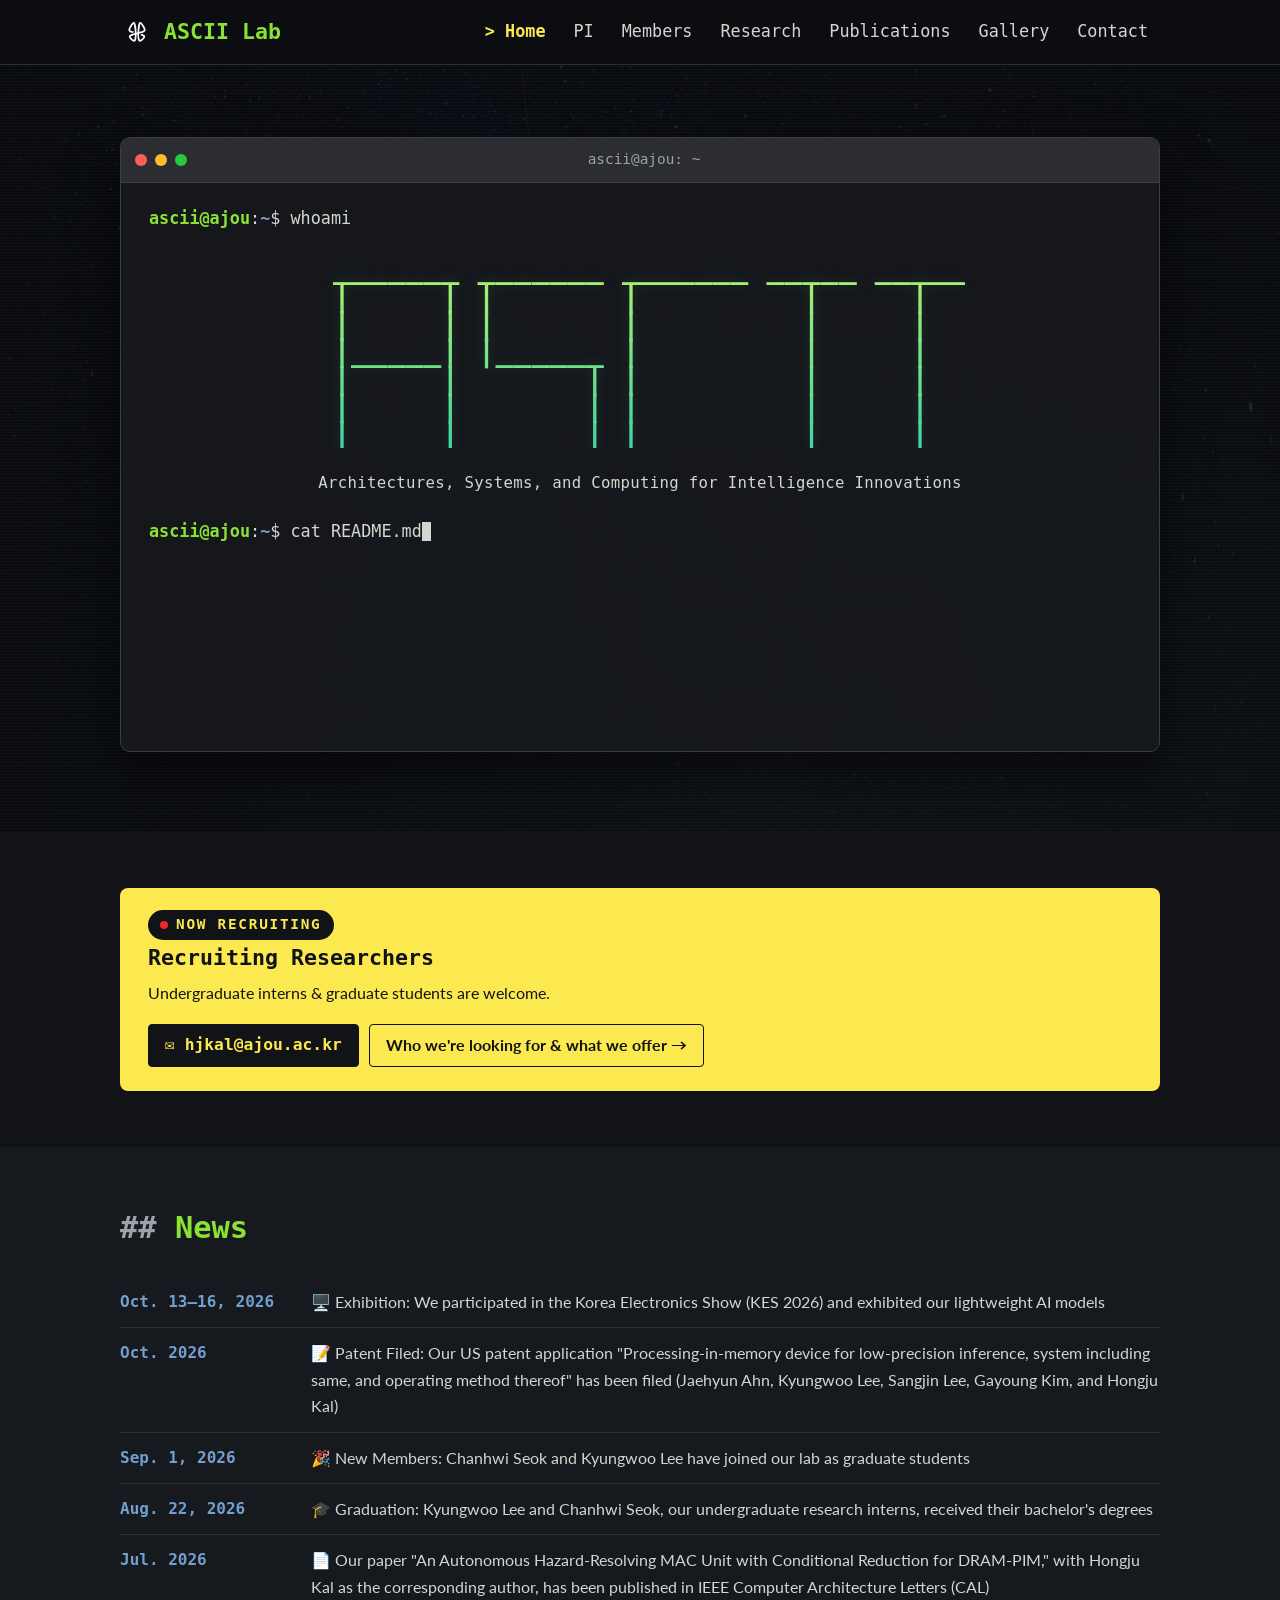
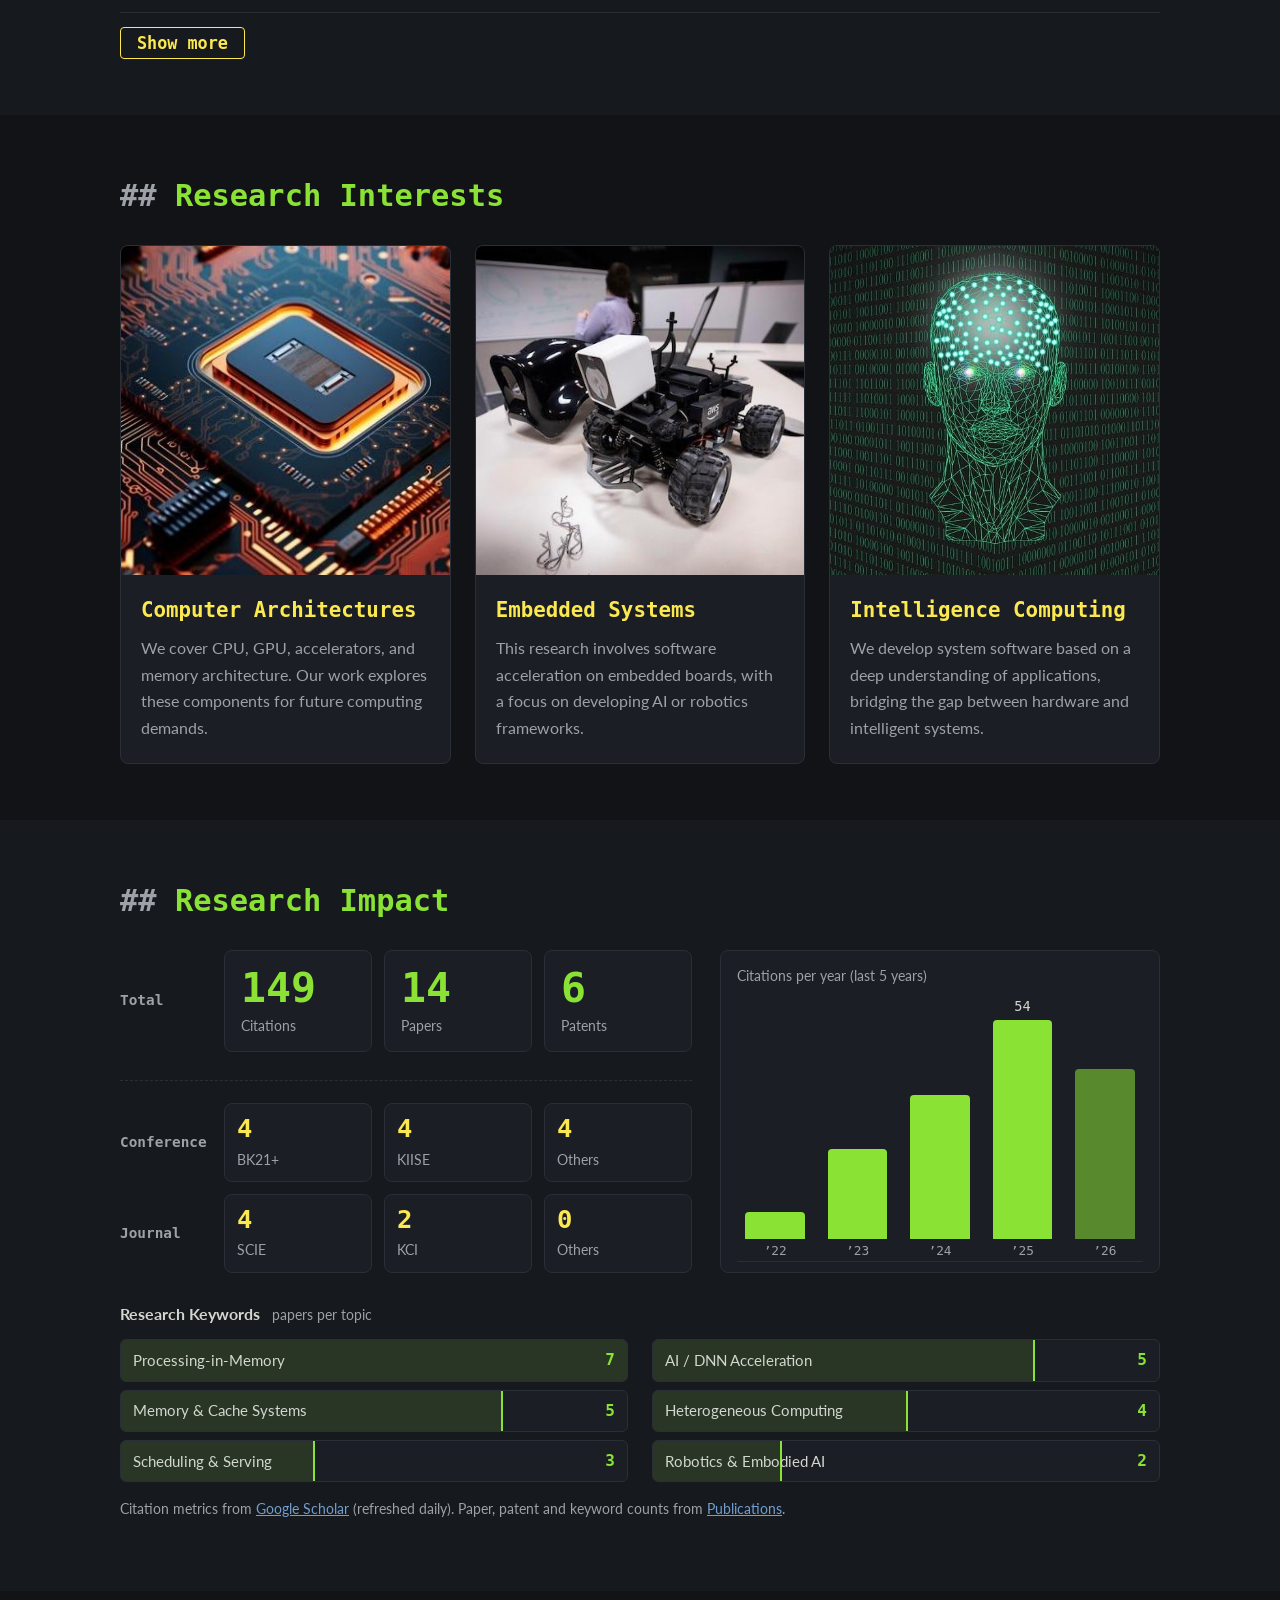
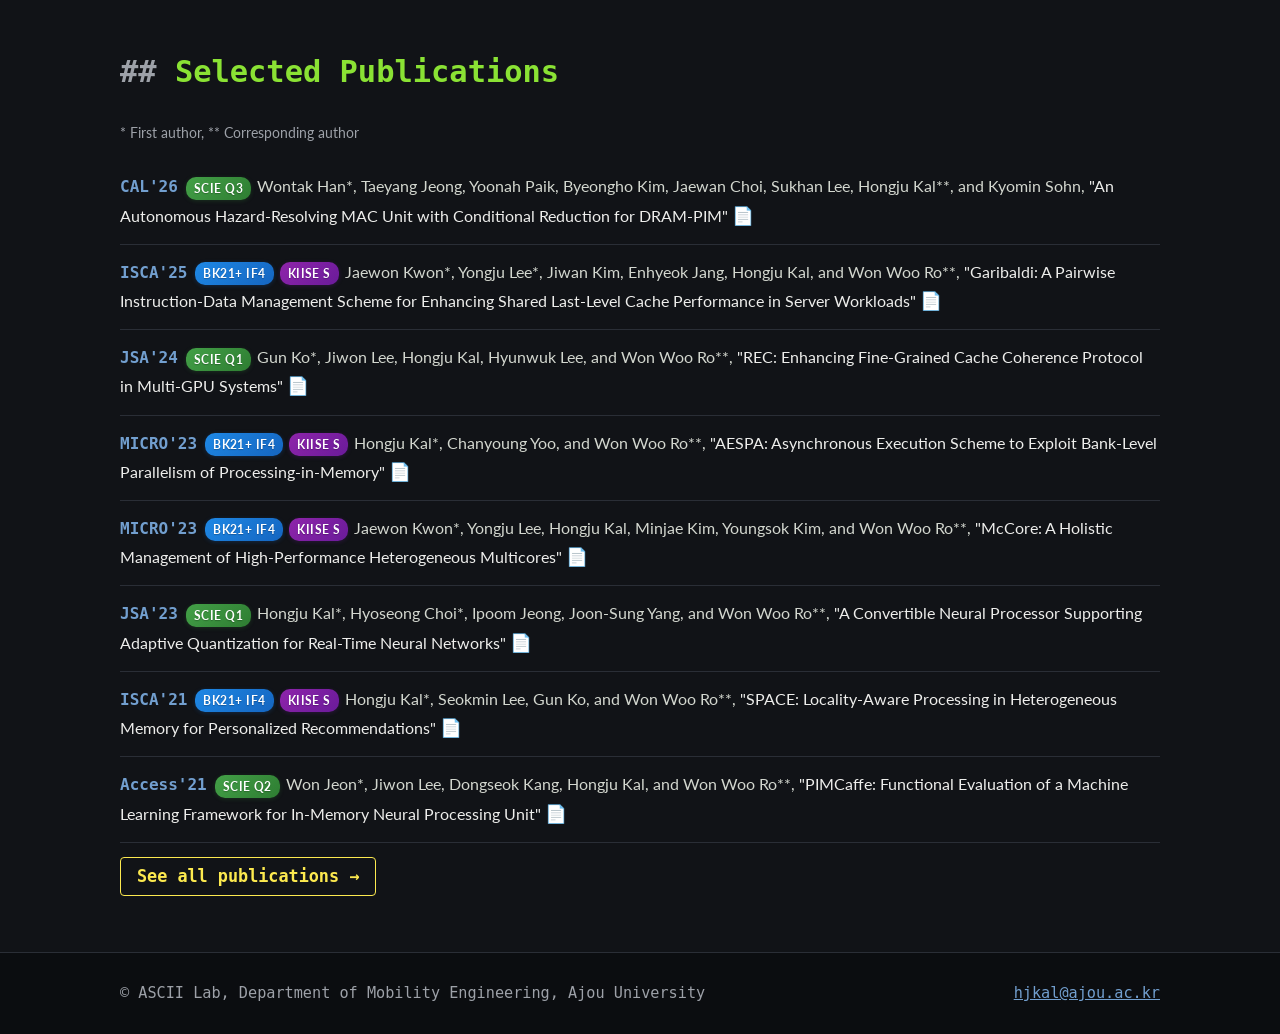
==== commit e86e1f69: "Home: wider citation bars Co-Authored-By: Claude Opus 5.5 <noreply@anthropic.com> Claude-Session: ht" ====
--- a/index.html
+++ b/index.html
@@ -8,8 +8,8 @@
   <link rel="icon" href="assets/img/logo.png">
   <link rel="preconnect" href="https://fonts.googleapis.com">
   <link href="https://fonts.googleapis.com/css2?family=Lato:wght@400;700;900&family=Ubuntu+Mono:wght@400;700&display=swap" rel="stylesheet">
-  <link rel="stylesheet" href="assets/css/style.css?v=59">
-  <script src="assets/js/main.js?v=59" defer></script>
+  <link rel="stylesheet" href="assets/css/style.css?v=60">
+  <script src="assets/js/main.js?v=60" defer></script>
 </head>
 <body>
   <header class="site-header">
--- a/assets/css/style.css
+++ b/assets/css/style.css
@@ -291,7 +291,7 @@
 .cite-chart figcaption { font-size: 0.85rem; color: var(--muted); margin-bottom: 8px; }
 .bars { list-style: none; margin: 0; padding: 0; flex: 1; min-height: 150px; display: flex; align-items: flex-end; gap: 6px; border-bottom: 1px solid var(--line); padding-bottom: 22px; position: relative; }
 .bars .bar { flex: 1; height: 100%; display: flex; flex-direction: column; justify-content: flex-end; align-items: center; position: relative; outline: none; }
-.bars .b { width: 100%; max-width: 26px; height: var(--h); background: var(--green); border-radius: 4px 4px 0 0; transition: opacity 0.15s; }
+.bars .b { width: 78%; height: var(--h); background: var(--green); border-radius: 4px 4px 0 0; transition: opacity 0.15s; }
 .bars .ytd .b { opacity: 0.55; }
 .bars .v { font-family: var(--mono); font-size: 0.85rem; color: var(--text); margin-bottom: 2px; }
 .bars .y { position: absolute; bottom: -22px; font-family: var(--mono); font-size: 0.8rem; color: var(--muted); }
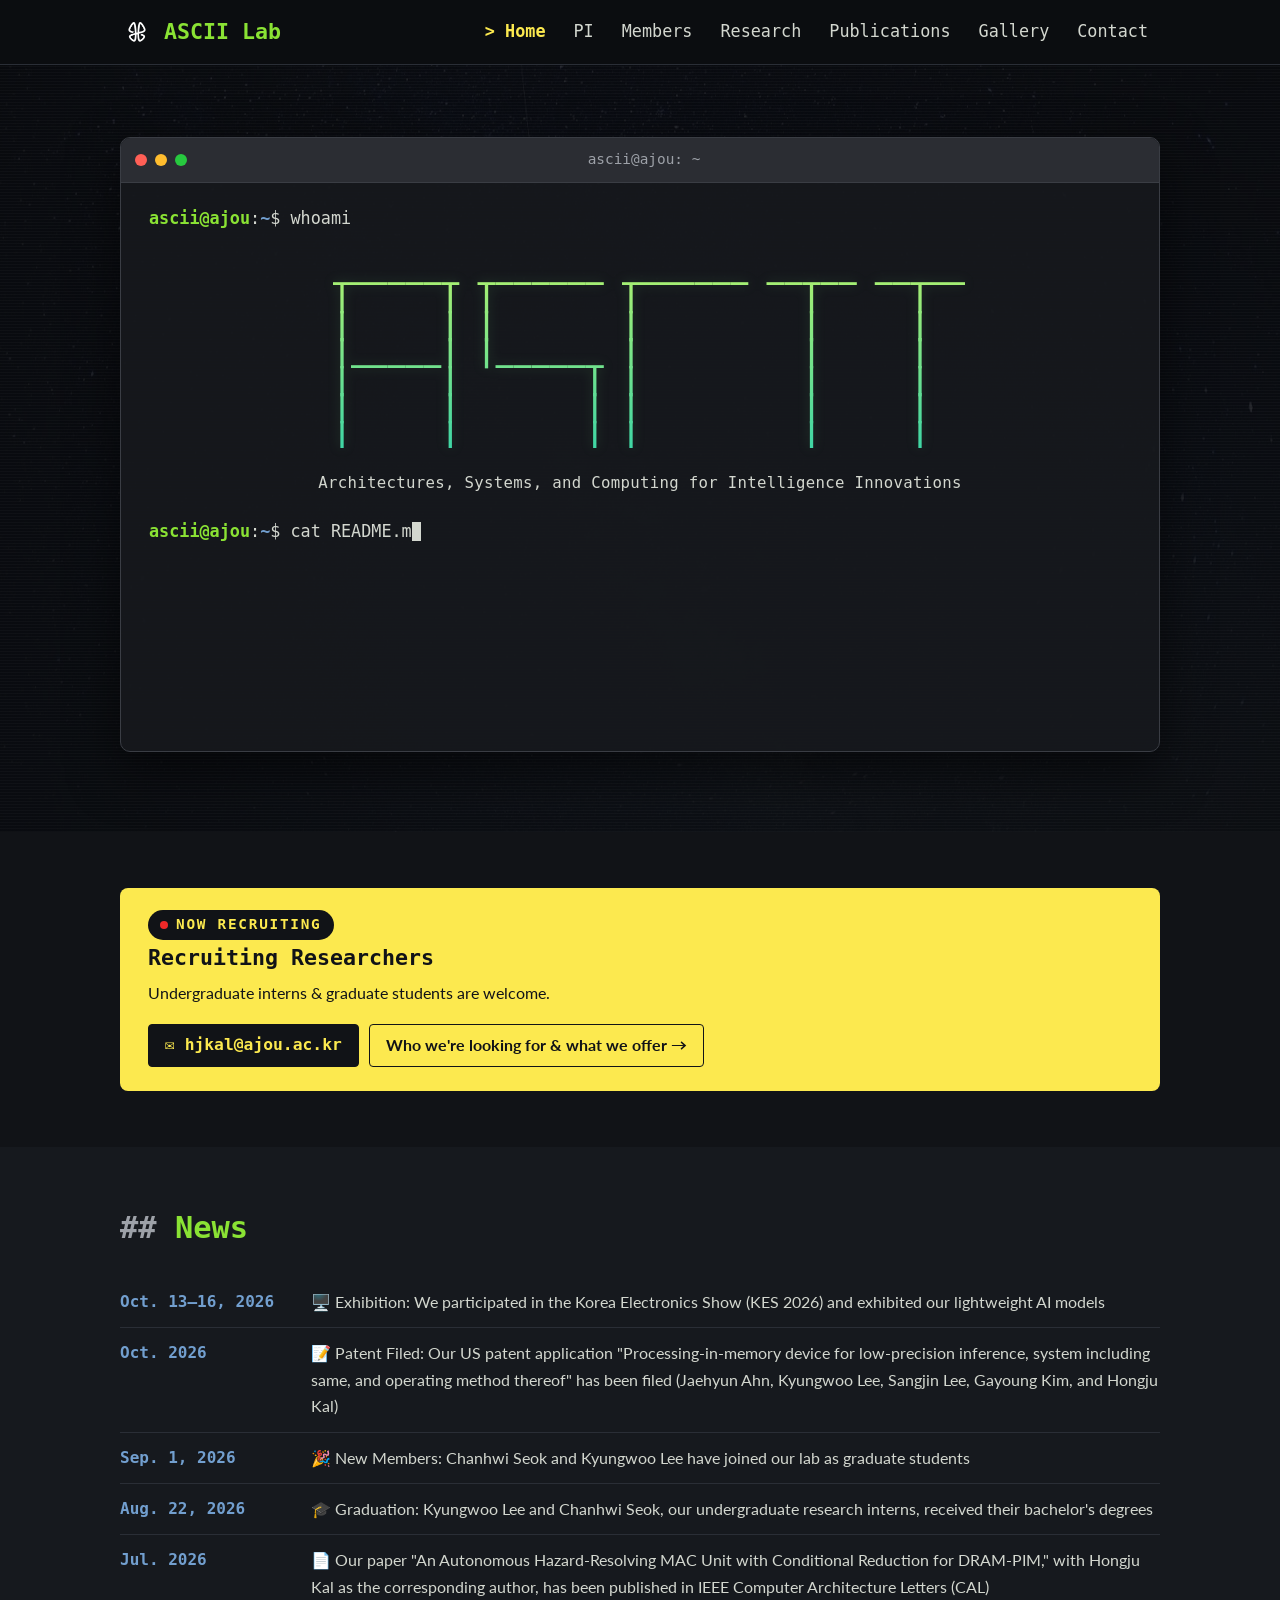
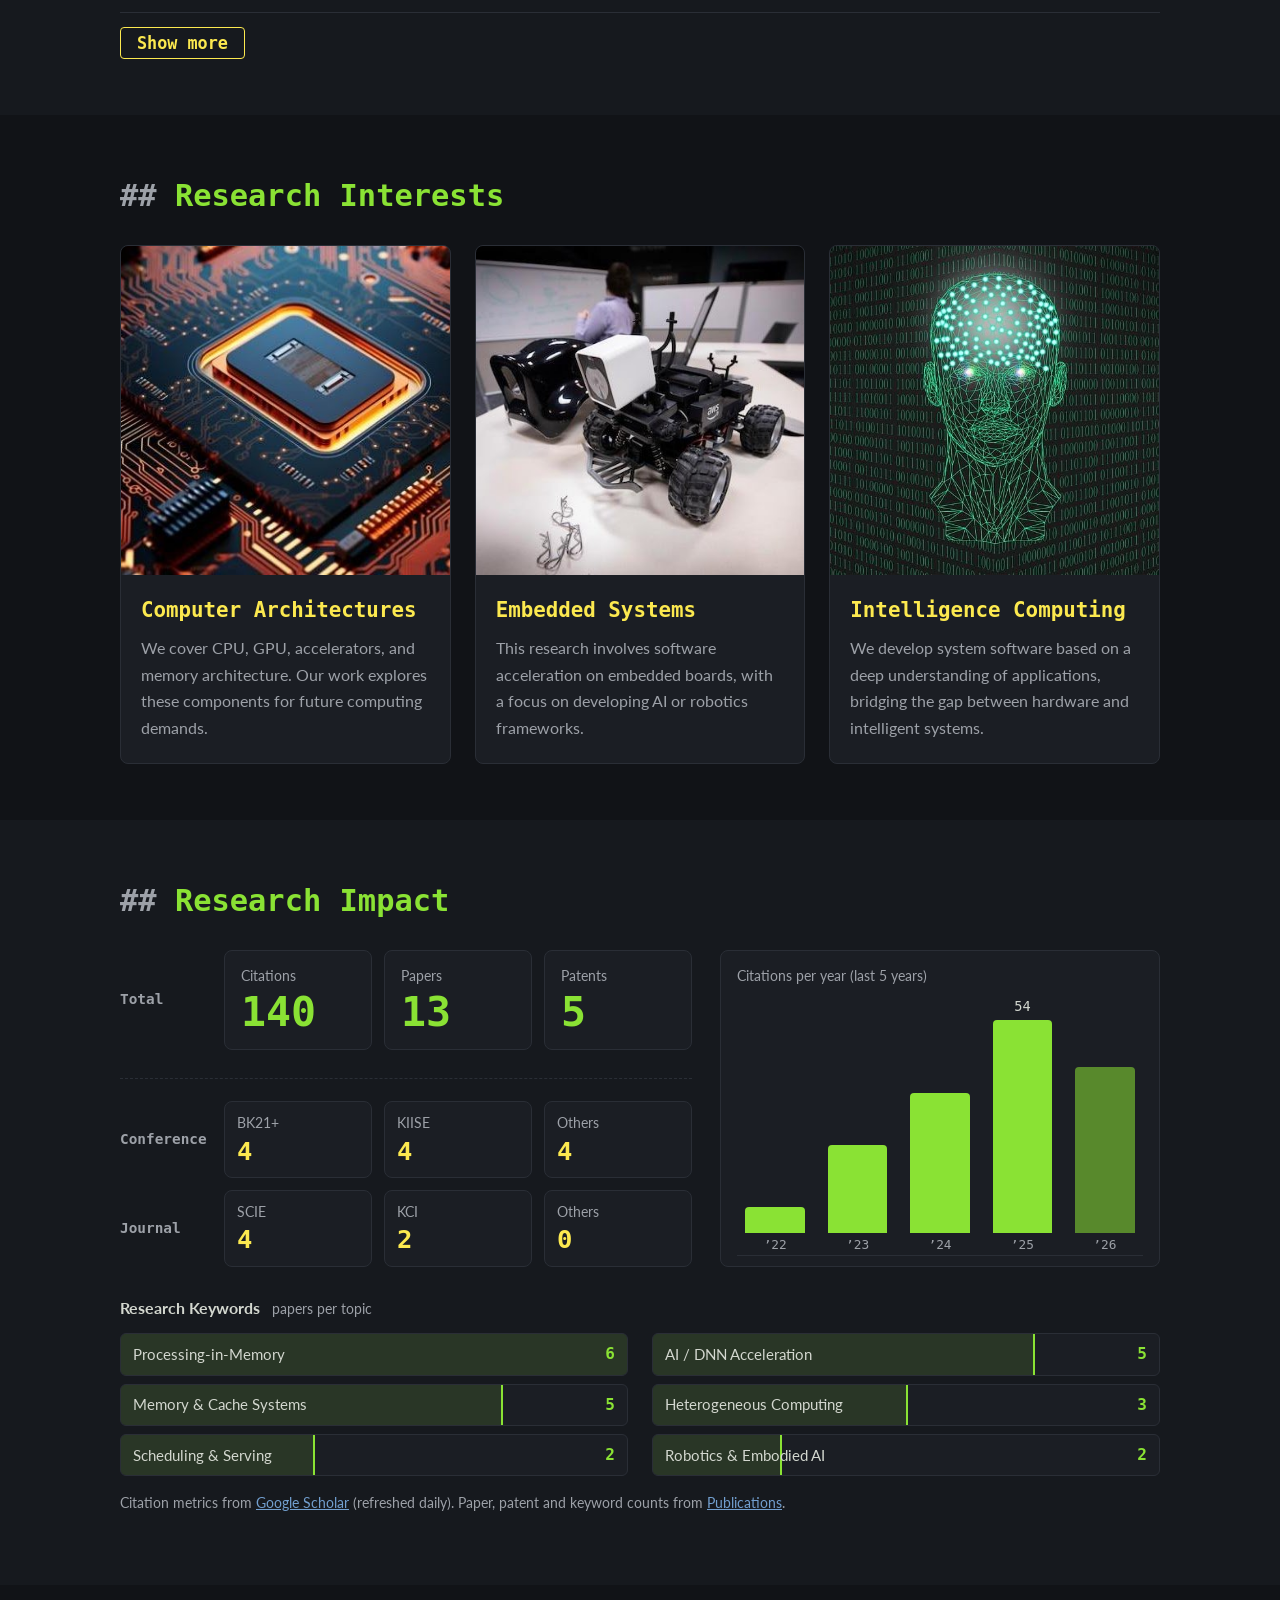
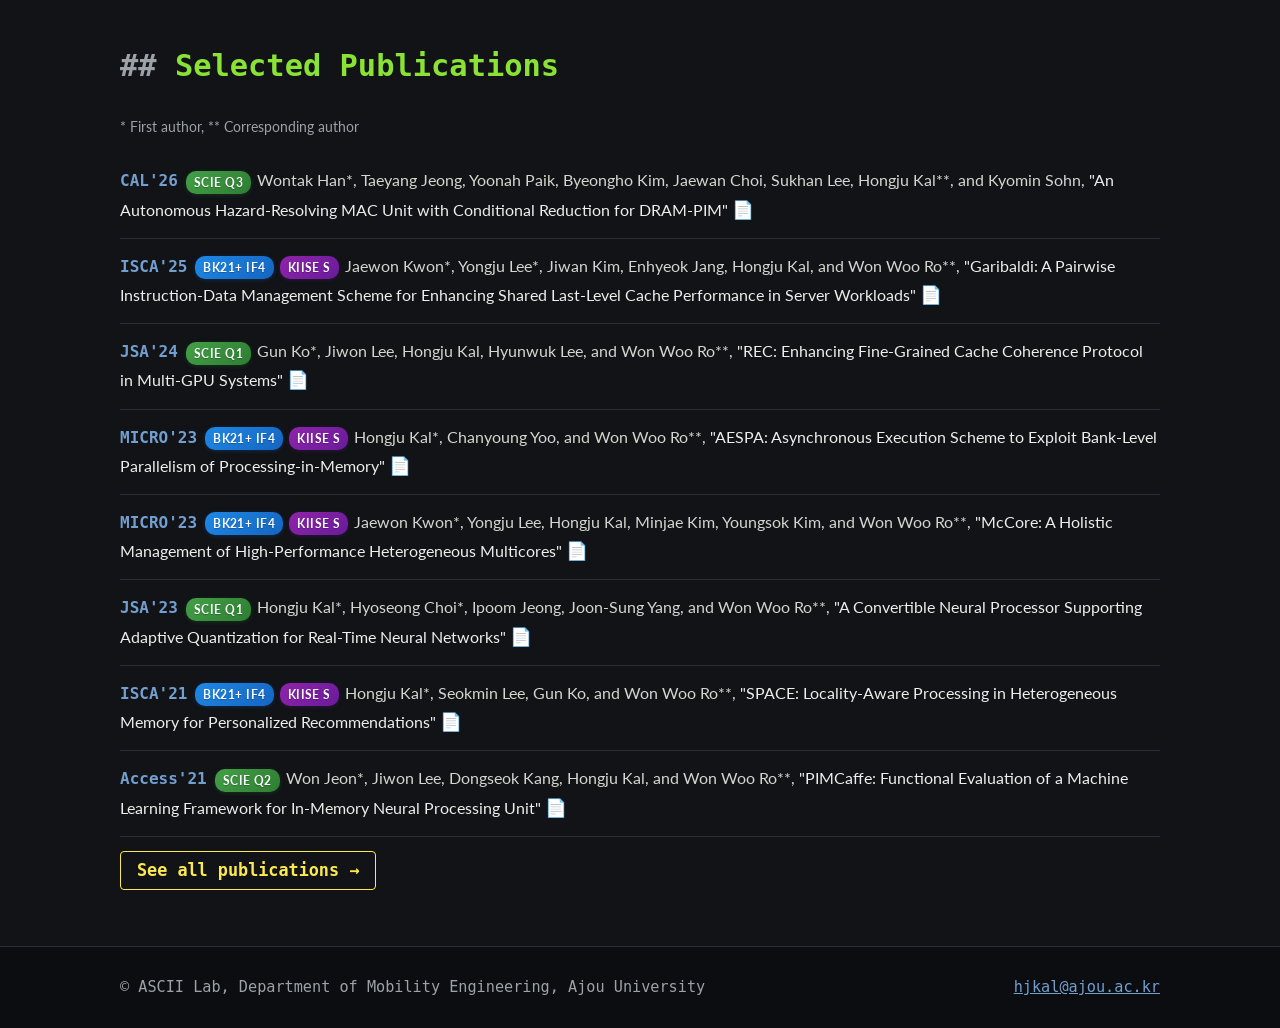
==== commit 81715be5: "Home: stat labels above numbers Co-Authored-By: Claude Opus 5.5 <noreply@anthropic.com> Claude-Sessi" ====
--- a/index.html
+++ b/index.html
@@ -8,8 +8,8 @@
   <link rel="icon" href="assets/img/logo.png">
   <link rel="preconnect" href="https://fonts.googleapis.com">
   <link href="https://fonts.googleapis.com/css2?family=Lato:wght@400;700;900&family=Ubuntu+Mono:wght@400;700&display=swap" rel="stylesheet">
-  <link rel="stylesheet" href="assets/css/style.css?v=60">
-  <script src="assets/js/main.js?v=60" defer></script>
+  <link rel="stylesheet" href="assets/css/style.css?v=61">
+  <script src="assets/js/main.js?v=61" defer></script>
 </head>
 <body>
   <header class="site-header">
@@ -119,20 +119,20 @@
       <div class="impact" data-animate>
         <div class="stats-wrap">
           <div class="stats stats-main"><span class="row-lbl">Total</span>
-            <div class="stat"><span class="num" data-count="153">153</span><span class="lbl">Citations</span></div>
-            <div class="stat"><span class="num" data-count="14">14</span><span class="lbl">Papers</span></div>
-            <div class="stat"><span class="num" data-count="6">6</span><span class="lbl">Patents</span></div>
+            <div class="stat"><span class="lbl">Citations</span><span class="num" data-count="153">153</span></div>
+            <div class="stat"><span class="lbl">Papers</span><span class="num" data-count="14">14</span></div>
+            <div class="stat"><span class="lbl">Patents</span><span class="num" data-count="6">6</span></div>
           </div>
           <div class="stats-group">
           <div class="stats stats-sub"><span class="row-lbl">Conference</span>
-            <div class="stat"><span class="num" data-count="4">4</span><span class="lbl">BK21+</span></div>
-            <div class="stat"><span class="num" data-count="4">4</span><span class="lbl">KIISE</span></div>
-            <div class="stat"><span class="num" data-count="4">4</span><span class="lbl">Others</span></div>
+            <div class="stat"><span class="lbl">BK21+</span><span class="num" data-count="4">4</span></div>
+            <div class="stat"><span class="lbl">KIISE</span><span class="num" data-count="4">4</span></div>
+            <div class="stat"><span class="lbl">Others</span><span class="num" data-count="4">4</span></div>
           </div>
           <div class="stats stats-sub"><span class="row-lbl">Journal</span>
-            <div class="stat"><span class="num" data-count="4">4</span><span class="lbl">SCIE</span></div>
-            <div class="stat"><span class="num" data-count="2">2</span><span class="lbl">KCI</span></div>
-            <div class="stat"><span class="num" data-count="0">0</span><span class="lbl">Others</span></div>
+            <div class="stat"><span class="lbl">SCIE</span><span class="num" data-count="4">4</span></div>
+            <div class="stat"><span class="lbl">KCI</span><span class="num" data-count="2">2</span></div>
+            <div class="stat"><span class="lbl">Others</span><span class="num" data-count="0">0</span></div>
           </div>
           </div>
         </div>
--- a/assets/css/style.css
+++ b/assets/css/style.css
@@ -286,7 +286,7 @@
 .stats-sub .stat .num { font-size: 1.6rem; color: var(--yellow); }
 .stat { background: var(--panel); border: 1px solid var(--line); border-radius: 8px; padding: 14px 16px; }
 .stat .num { font-family: var(--mono); font-size: 2rem; font-weight: 700; line-height: 1.1; color: var(--green); }
-.stat .lbl { display: block; margin-top: 4px; font-size: 0.85rem; color: var(--muted); }
+.stat .lbl { display: block; margin-bottom: 2px; font-size: 0.85rem; color: var(--muted); }
 .cite-chart { margin: 0; background: var(--panel); border: 1px solid var(--line); border-radius: 8px; padding: 14px 16px 10px; display: flex; flex-direction: column; }
 .cite-chart figcaption { font-size: 0.85rem; color: var(--muted); margin-bottom: 8px; }
 .bars { list-style: none; margin: 0; padding: 0; flex: 1; min-height: 150px; display: flex; align-items: flex-end; gap: 6px; border-bottom: 1px solid var(--line); padding-bottom: 22px; position: relative; }
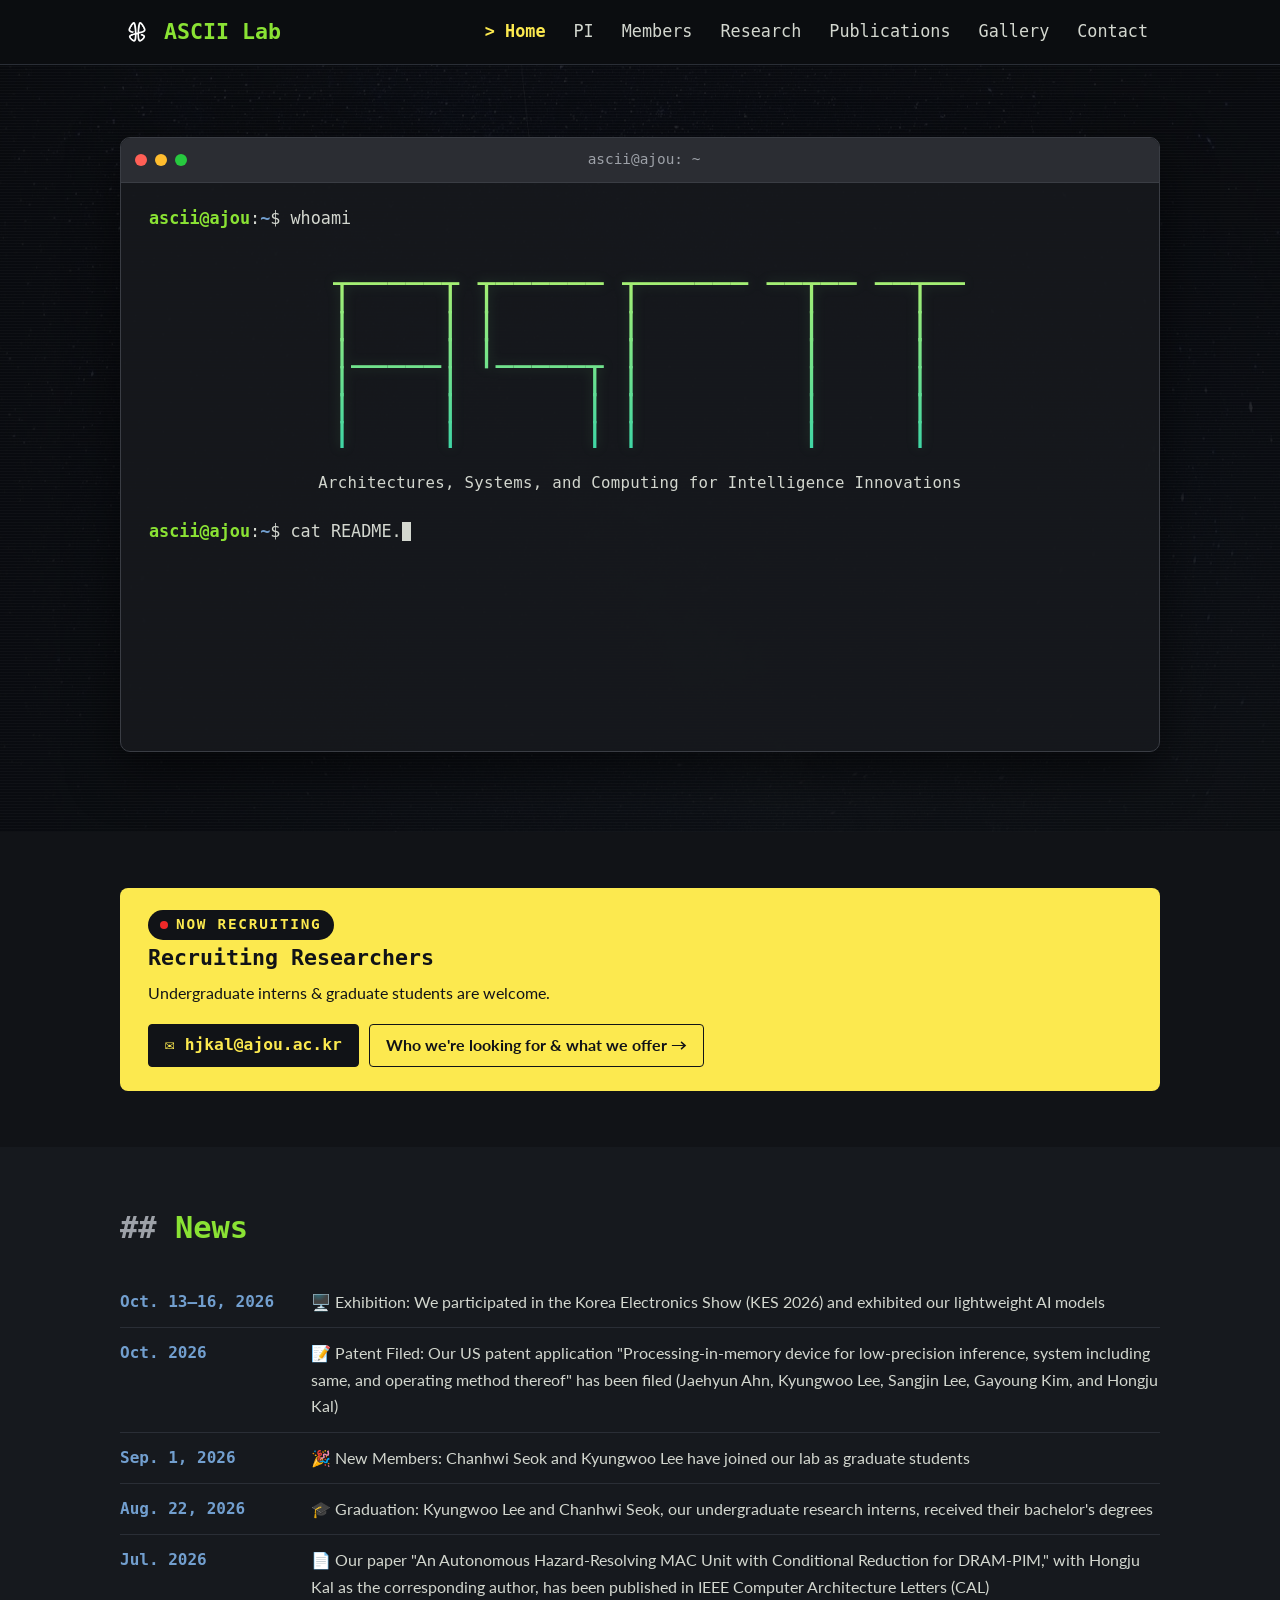
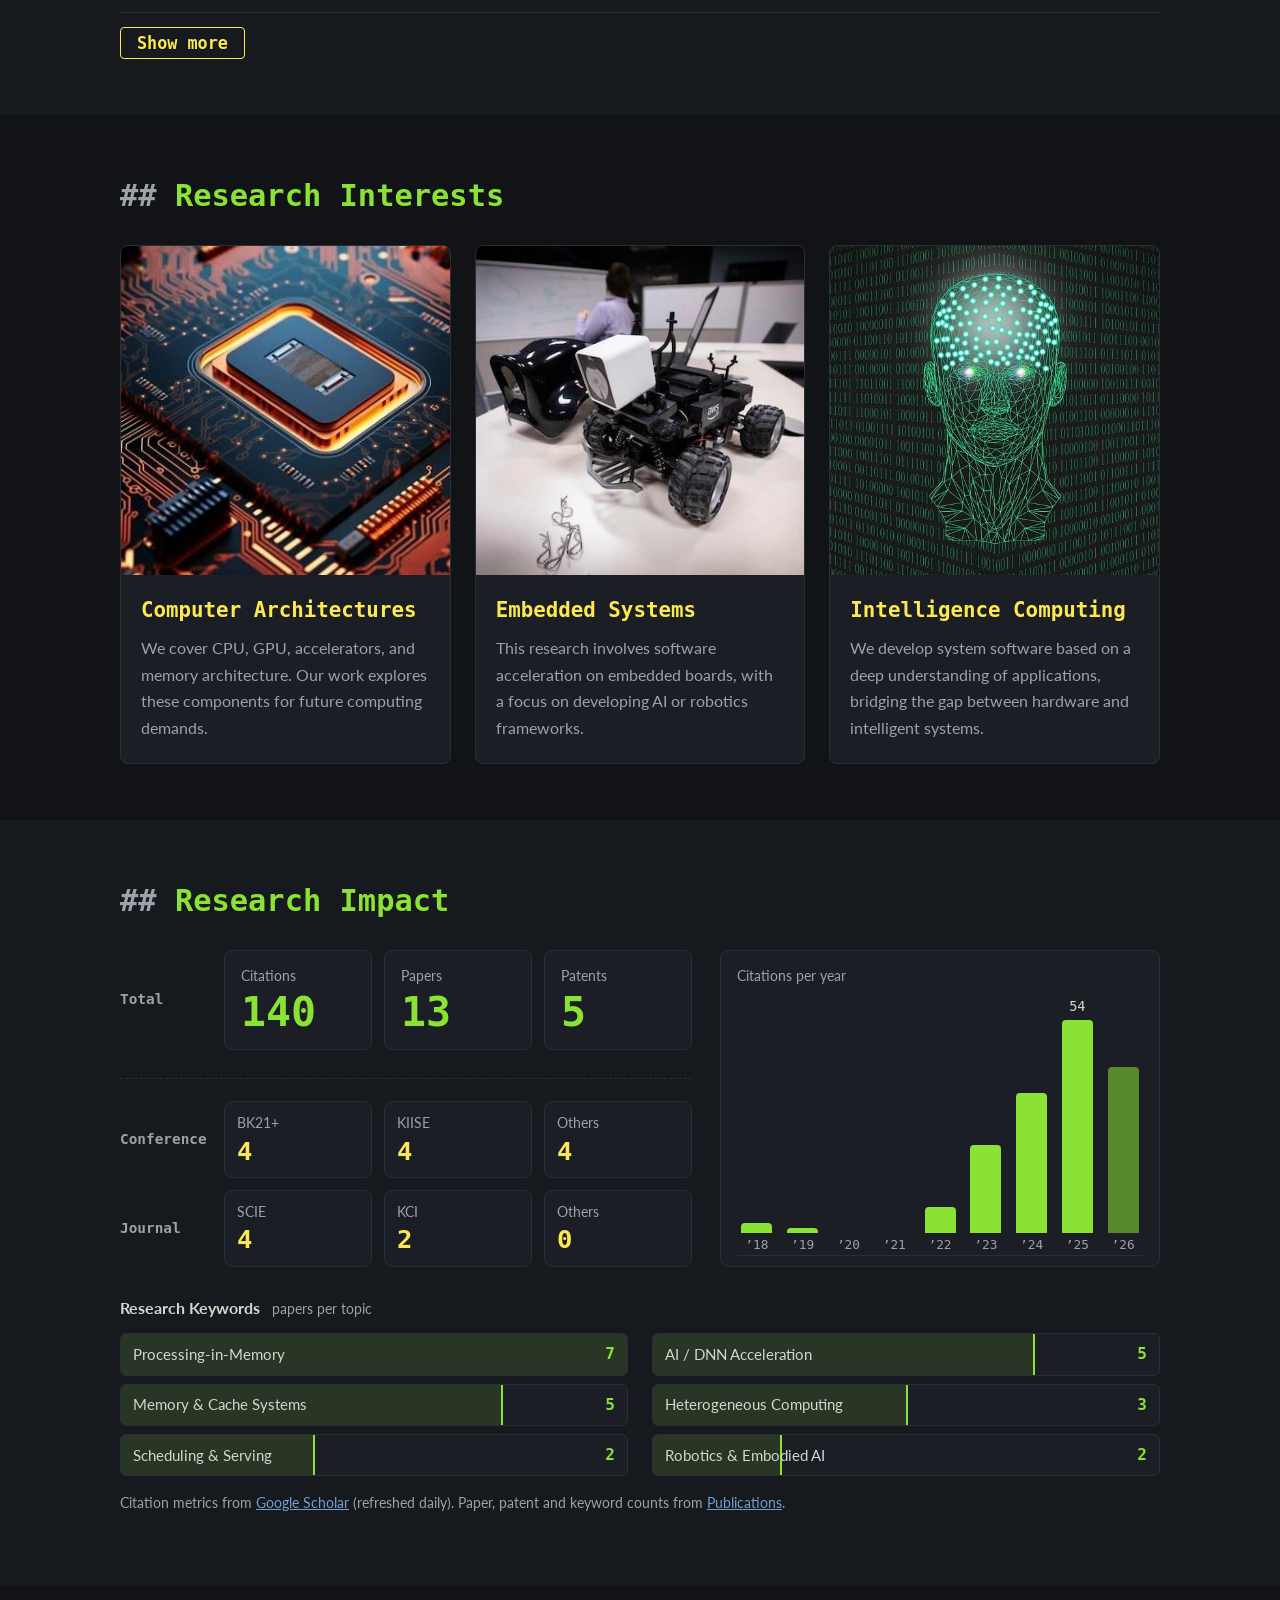
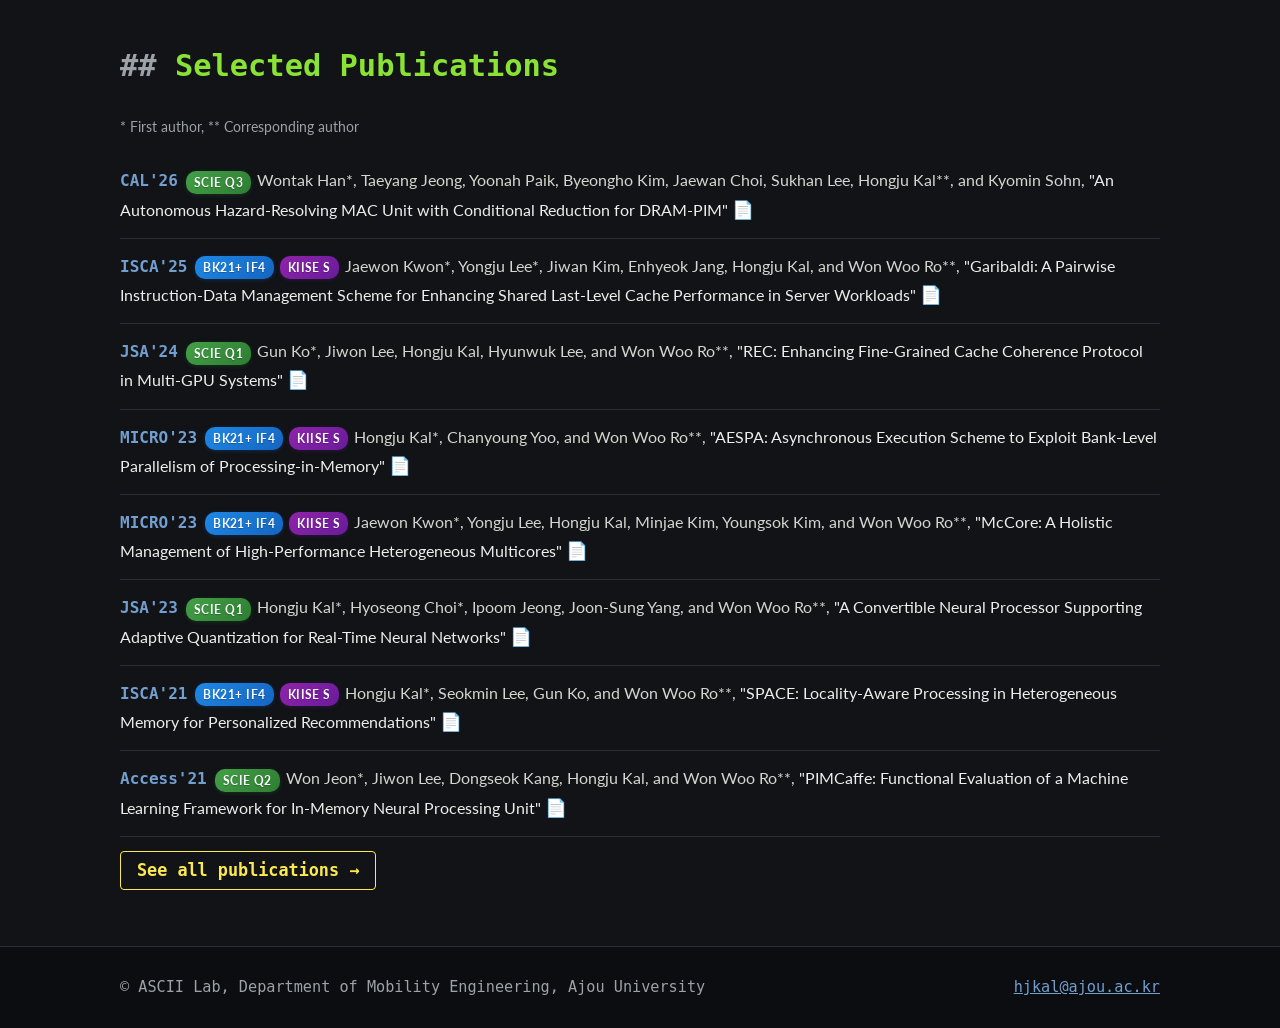
==== commit bc453a96: "Home: citations chart back to all years Co-Authored-By: Claude Opus 5.5 <noreply@anthropic.com> Clau" ====
--- a/index.html
+++ b/index.html
@@ -137,8 +137,12 @@
           </div>
         </div>
         <figure class="cite-chart">
-          <figcaption>Citations per year (last 5 years)</figcaption>
+          <figcaption>Citations per year</figcaption>
           <ol class="bars">
+          <li class="bar" style="--h:4%" tabindex="0" aria-label="2018: 2 citations" data-tip="2018: 2 citations"><span class="b"></span><span class="y">&rsquo;18</span></li>
+          <li class="bar" style="--h:2%" tabindex="0" aria-label="2019: 1 citation" data-tip="2019: 1 citation"><span class="b"></span><span class="y">&rsquo;19</span></li>
+          <li class="bar" style="--h:0%" tabindex="0" aria-label="2020: 0 citations" data-tip="2020: 0 citations"><span class="b"></span><span class="y">&rsquo;20</span></li>
+          <li class="bar" style="--h:0%" tabindex="0" aria-label="2021: 0 citations" data-tip="2021: 0 citations"><span class="b"></span><span class="y">&rsquo;21</span></li>
           <li class="bar" style="--h:11%" tabindex="0" aria-label="2022: 6 citations" data-tip="2022: 6 citations"><span class="b"></span><span class="y">&rsquo;22</span></li>
           <li class="bar" style="--h:37%" tabindex="0" aria-label="2023: 20 citations" data-tip="2023: 20 citations"><span class="b"></span><span class="y">&rsquo;23</span></li>
           <li class="bar" style="--h:59%" tabindex="0" aria-label="2024: 32 citations" data-tip="2024: 32 citations"><span class="b"></span><span class="y">&rsquo;24</span></li>
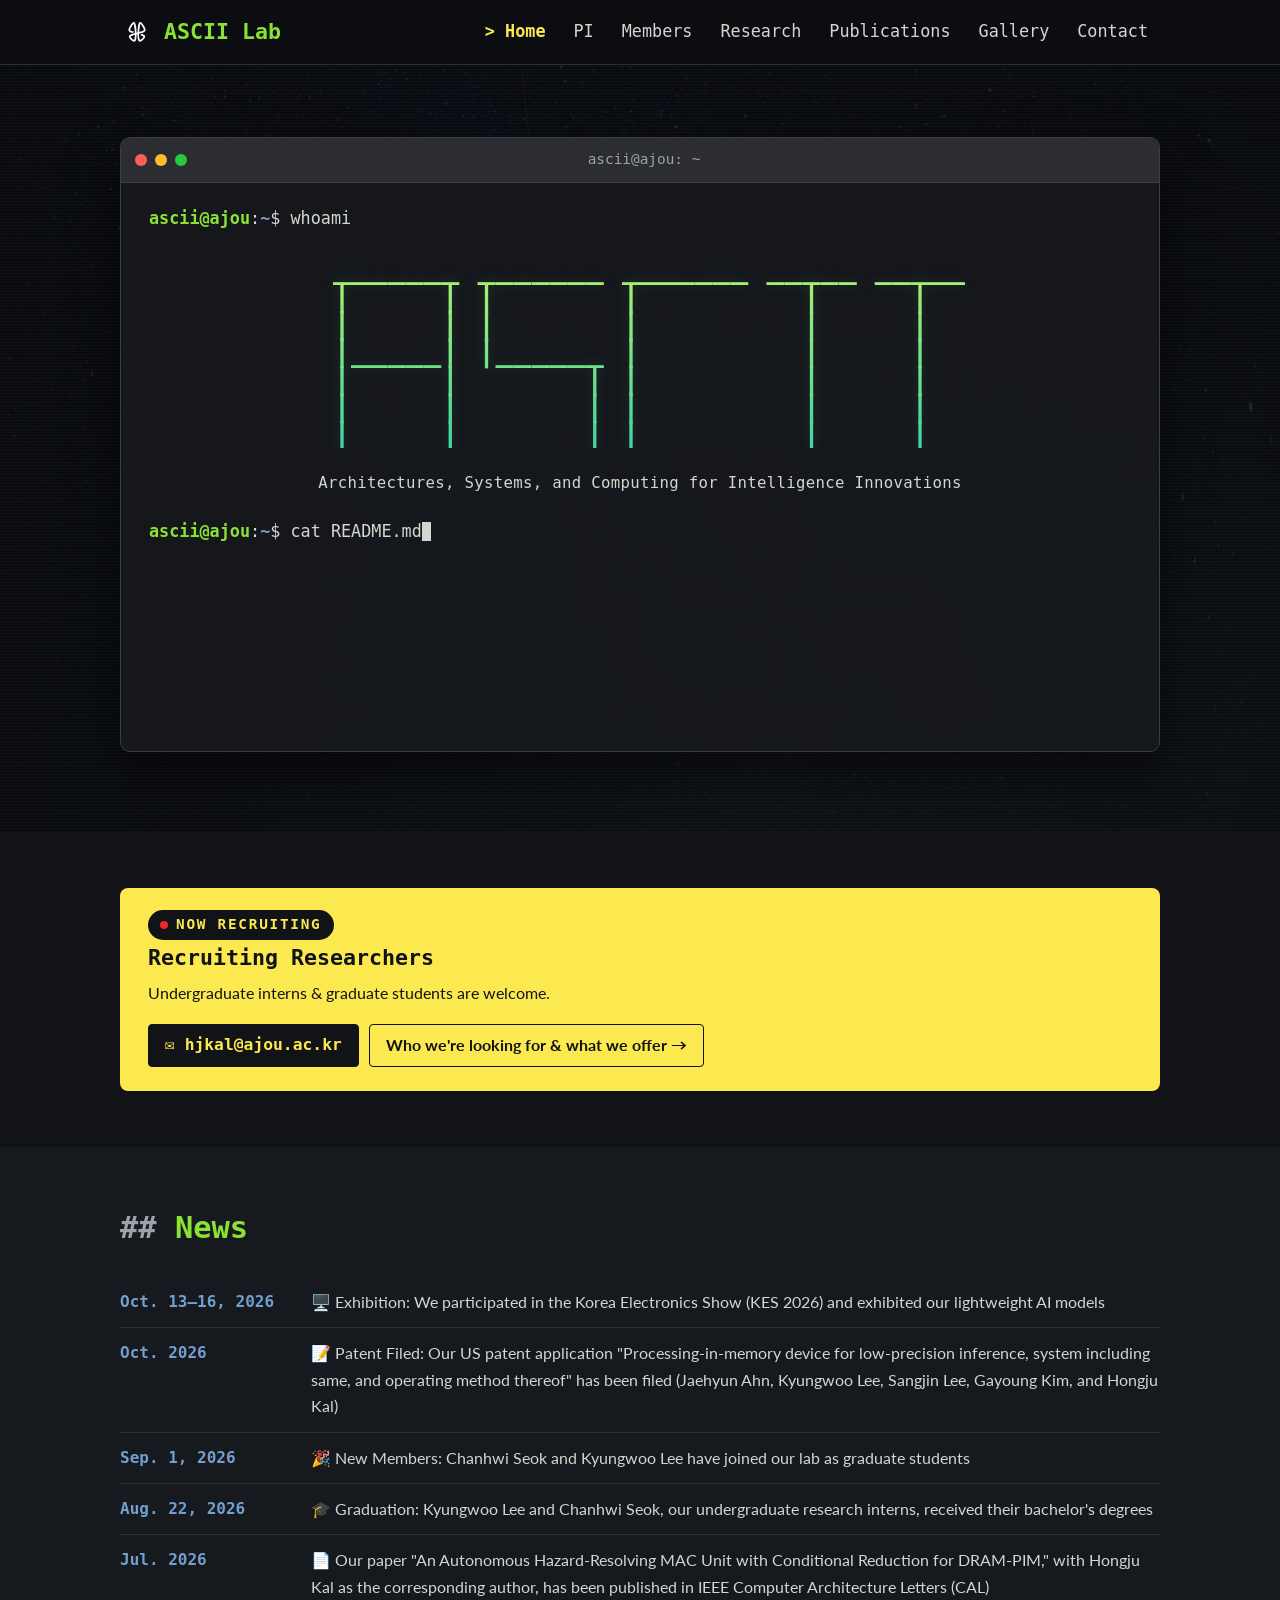
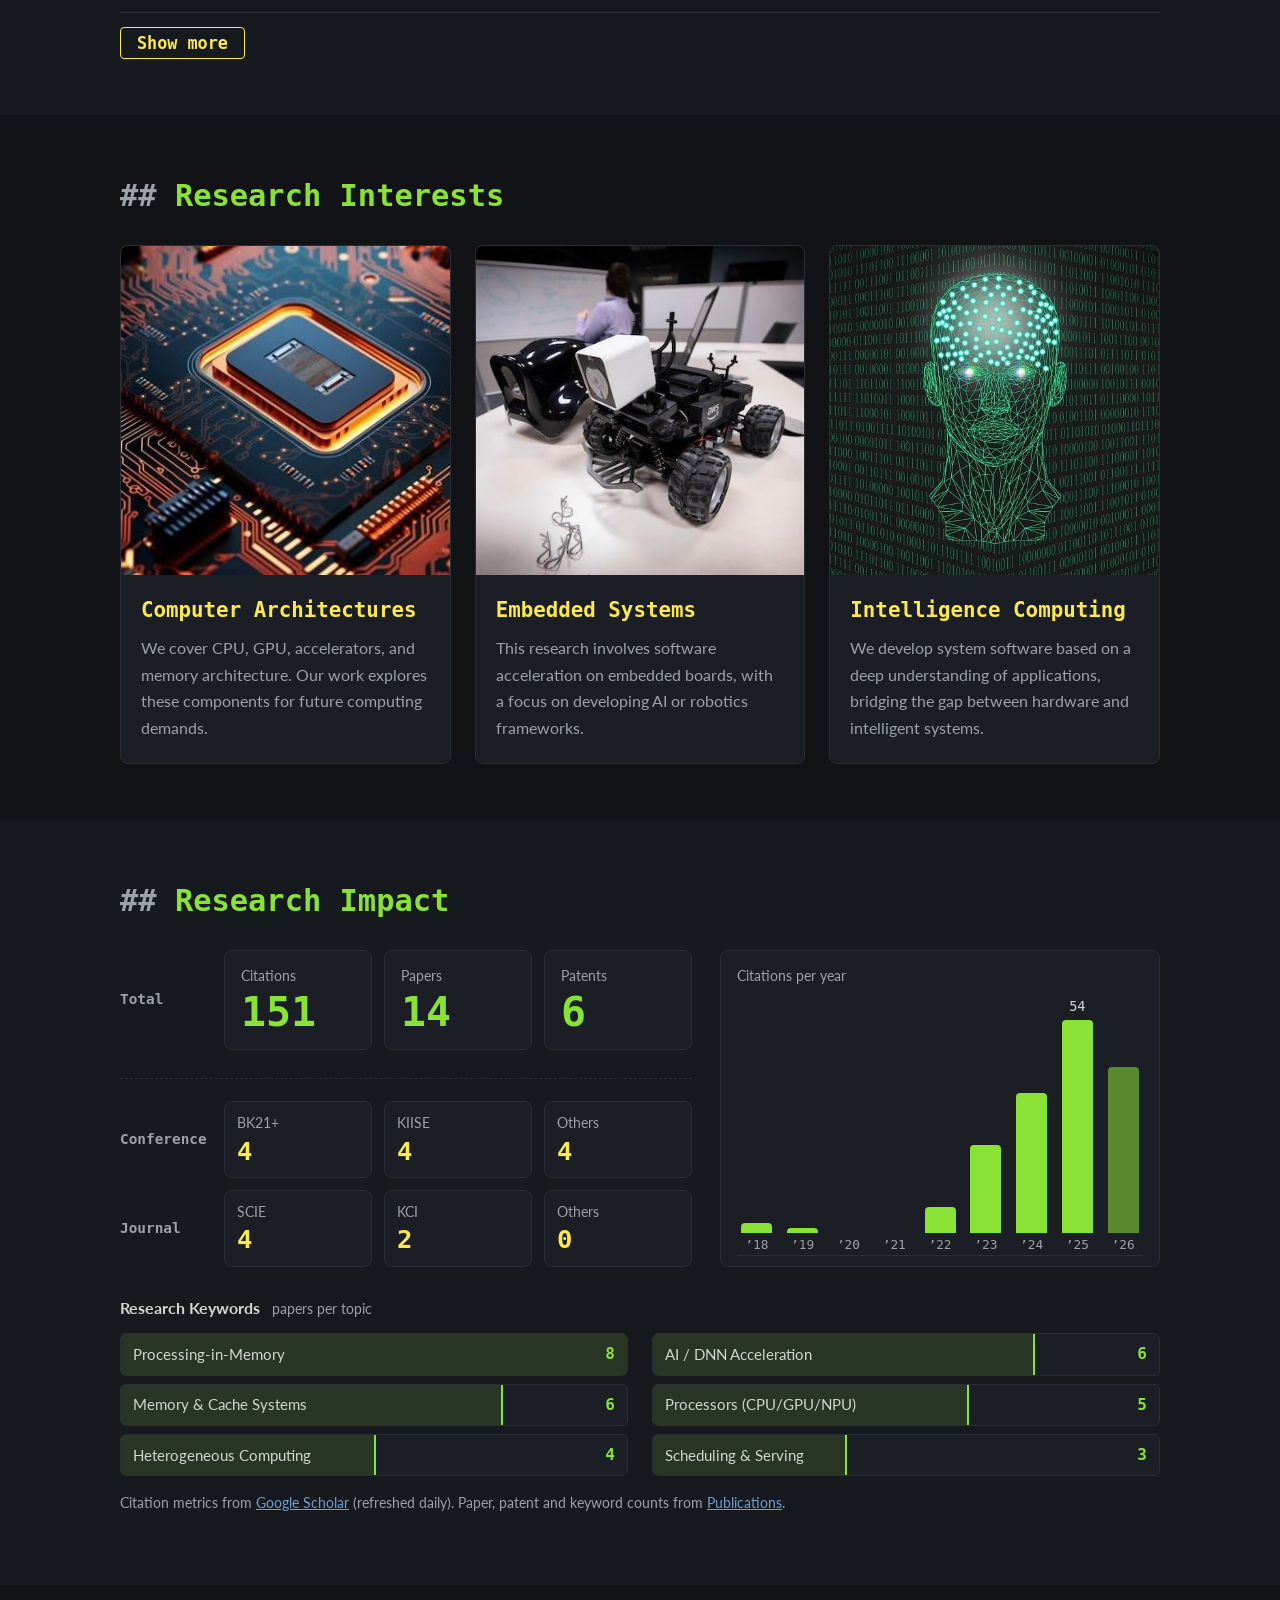
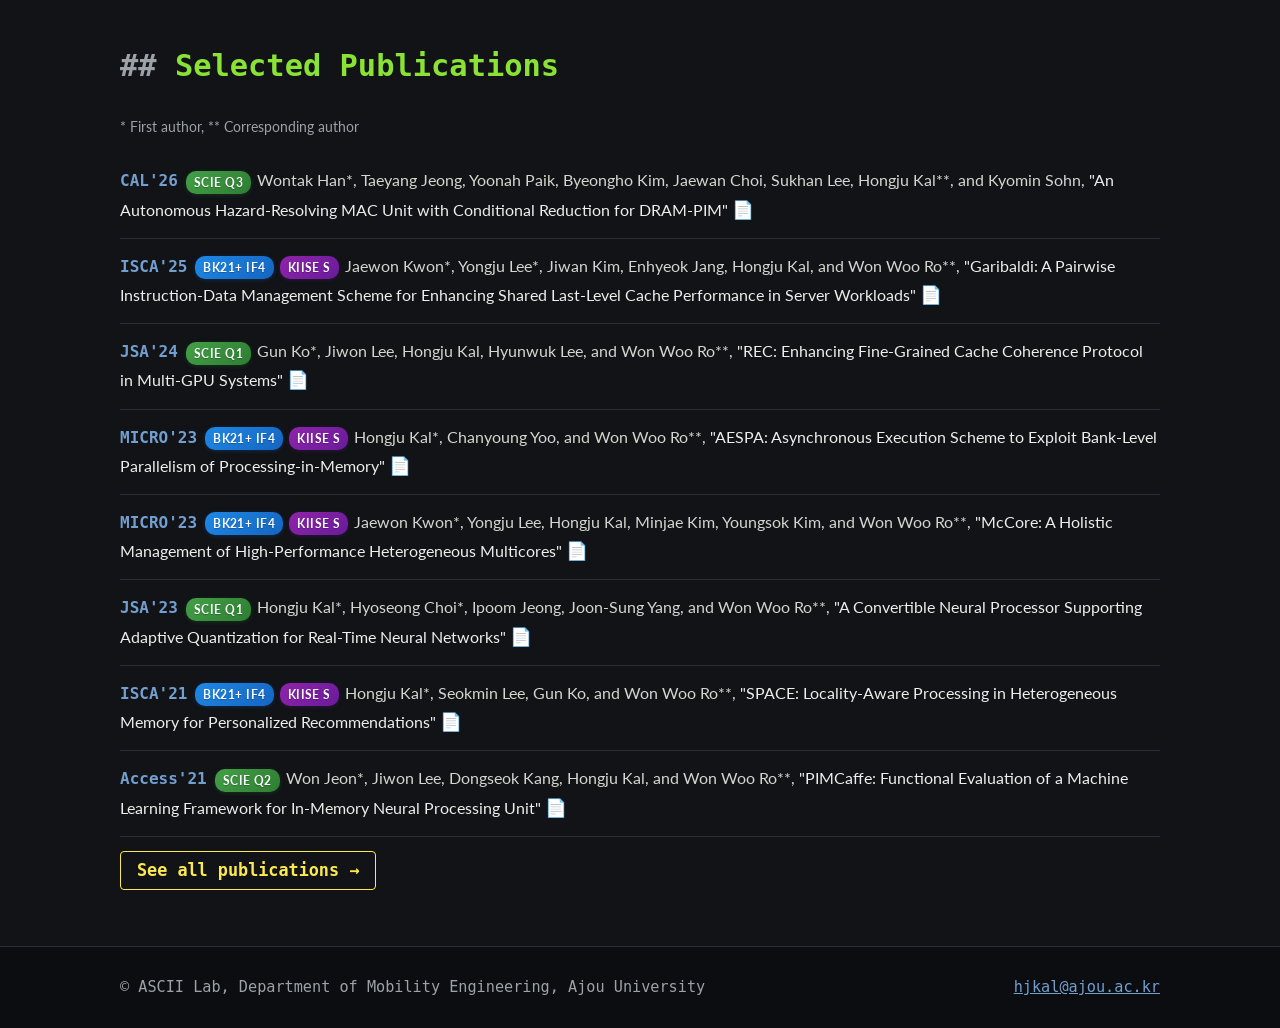
==== commit 702606c4: "Home: add Processors (CPU/GPU/NPU) research keyword Co-Authored-By: Claude Opus 5.5 <noreply@anthrop" ====
--- a/index.html
+++ b/index.html
@@ -157,9 +157,9 @@
           <li style="--w:100%"><span class="k">Processing-in-Memory</span><span class="c" data-count="8">8</span></li>
           <li style="--w:75%"><span class="k">AI / DNN Acceleration</span><span class="c" data-count="6">6</span></li>
           <li style="--w:75%"><span class="k">Memory &amp; Cache Systems</span><span class="c" data-count="6">6</span></li>
+          <li style="--w:62%"><span class="k">Processors (CPU/GPU/NPU)</span><span class="c" data-count="5">5</span></li>
           <li style="--w:50%"><span class="k">Heterogeneous Computing</span><span class="c" data-count="4">4</span></li>
           <li style="--w:38%"><span class="k">Scheduling &amp; Serving</span><span class="c" data-count="3">3</span></li>
-          <li style="--w:25%"><span class="k">Robotics &amp; Embodied AI</span><span class="c" data-count="2">2</span></li>
         </ul>
       </div>
       <p class="note">Citation metrics from <a href="https://scholar.google.com/citations?user=mmae918AAAAJ" target="_blank" rel="noopener">Google Scholar</a> (refreshed daily). Paper, patent and keyword counts from <a href="publications.html">Publications</a>.</p>
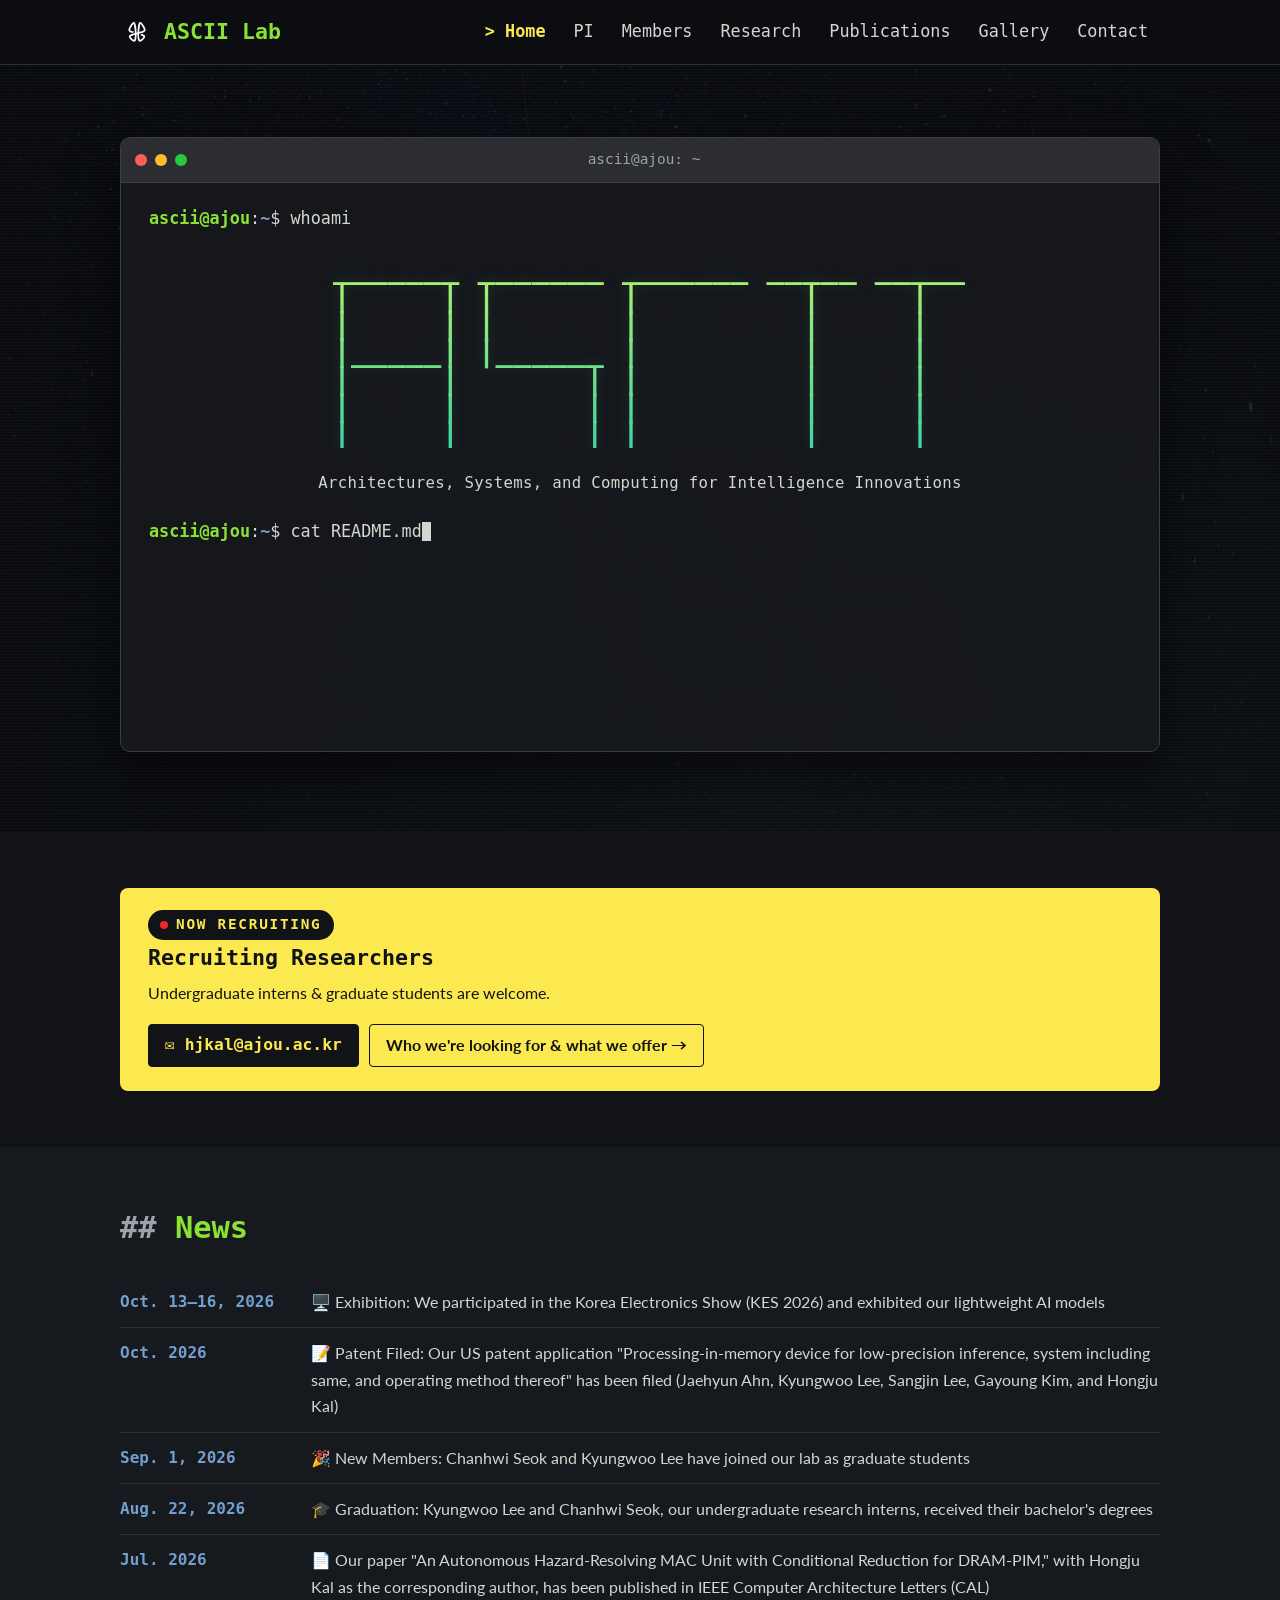
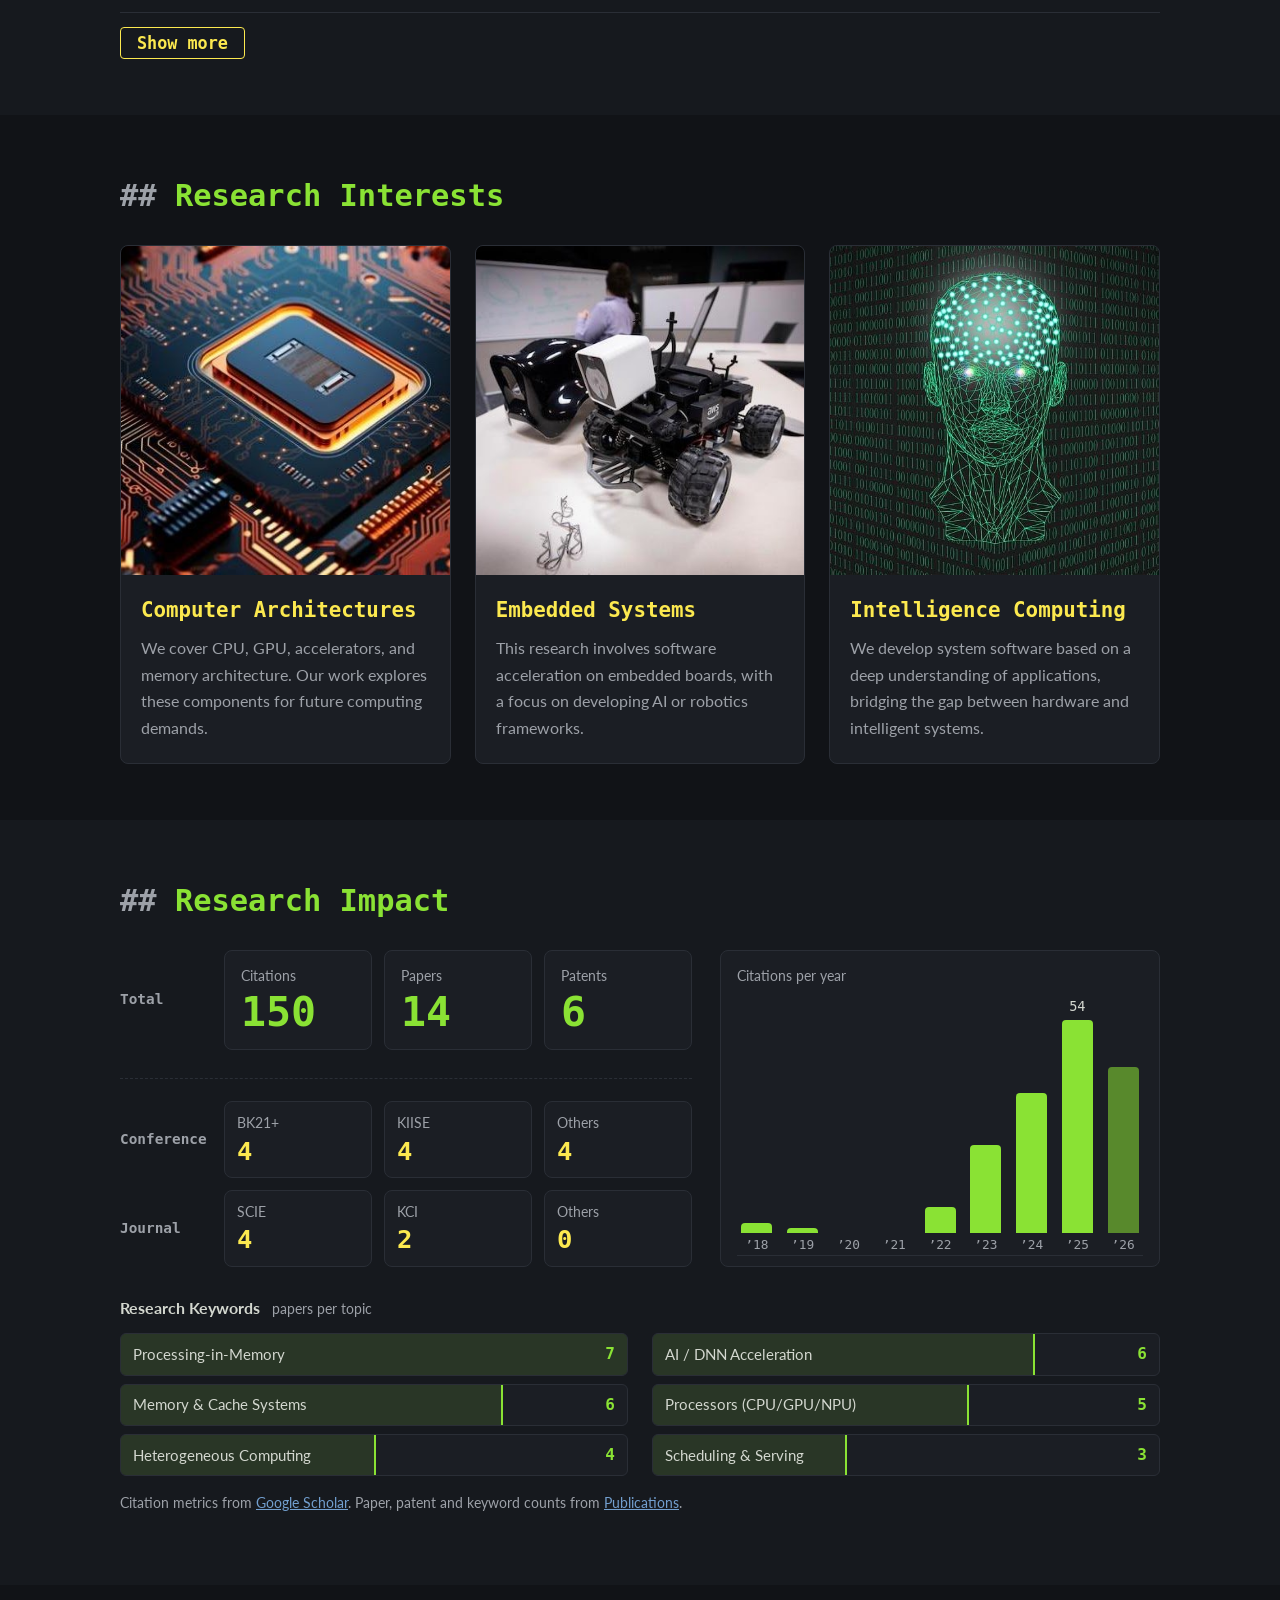
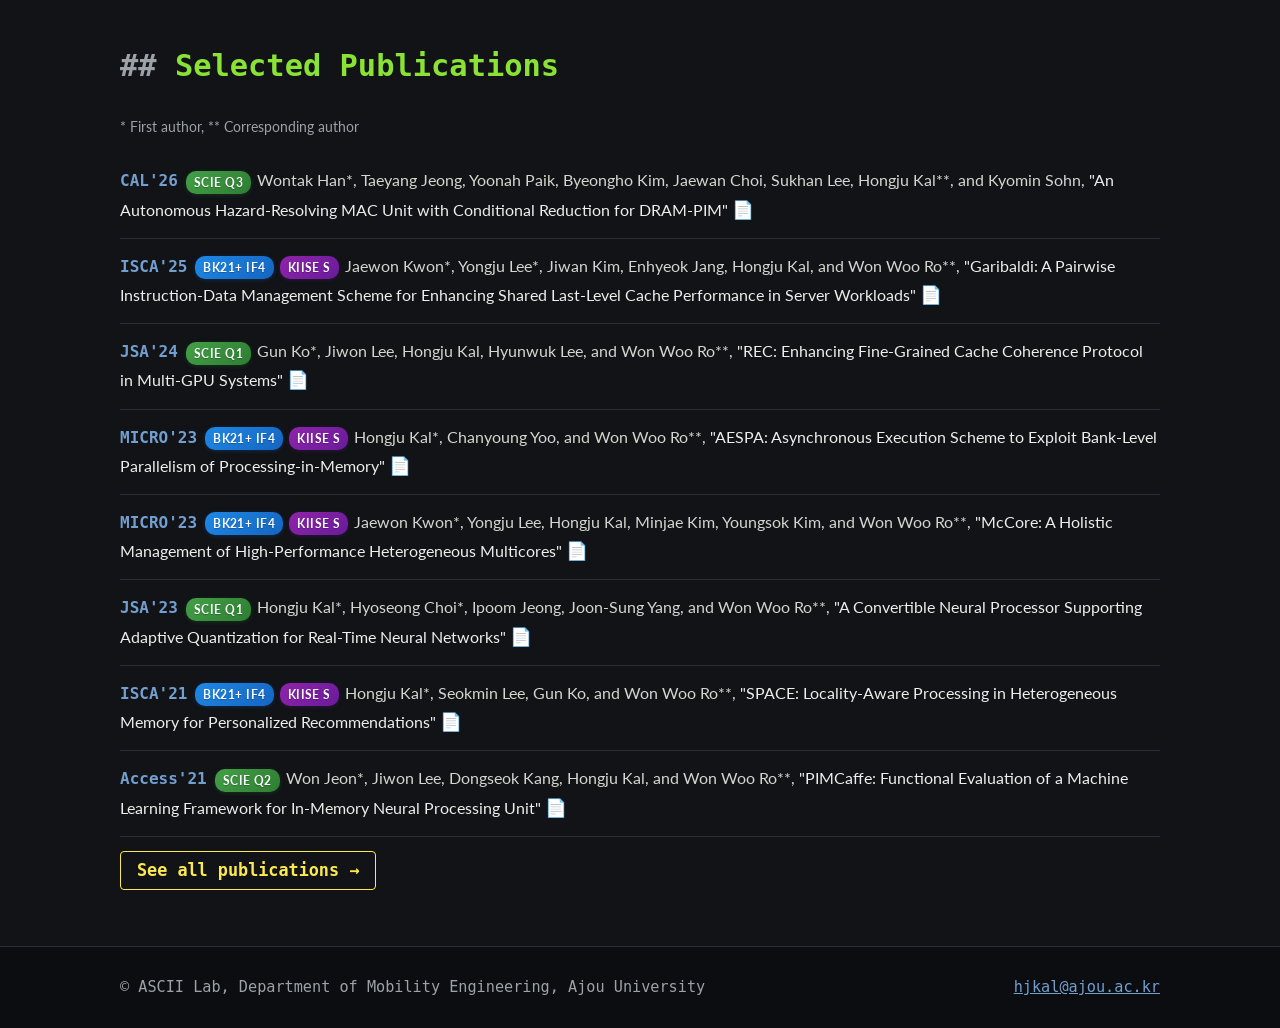
==== commit 3d4cf656: "Home: drop '(refreshed daily)' from stats note Co-Authored-By: Claude Opus 5.5 <noreply@anthropic.co" ====
--- a/index.html
+++ b/index.html
@@ -162,7 +162,7 @@
           <li style="--w:38%"><span class="k">Scheduling &amp; Serving</span><span class="c" data-count="3">3</span></li>
         </ul>
       </div>
-      <p class="note">Citation metrics from <a href="https://scholar.google.com/citations?user=mmae918AAAAJ" target="_blank" rel="noopener">Google Scholar</a> (refreshed daily). Paper, patent and keyword counts from <a href="publications.html">Publications</a>.</p>
+      <p class="note">Citation metrics from <a href="https://scholar.google.com/citations?user=mmae918AAAAJ" target="_blank" rel="noopener">Google Scholar</a>. Paper, patent and keyword counts from <a href="publications.html">Publications</a>.</p>
     </div>
   </section>
   <!-- STATS:END -->
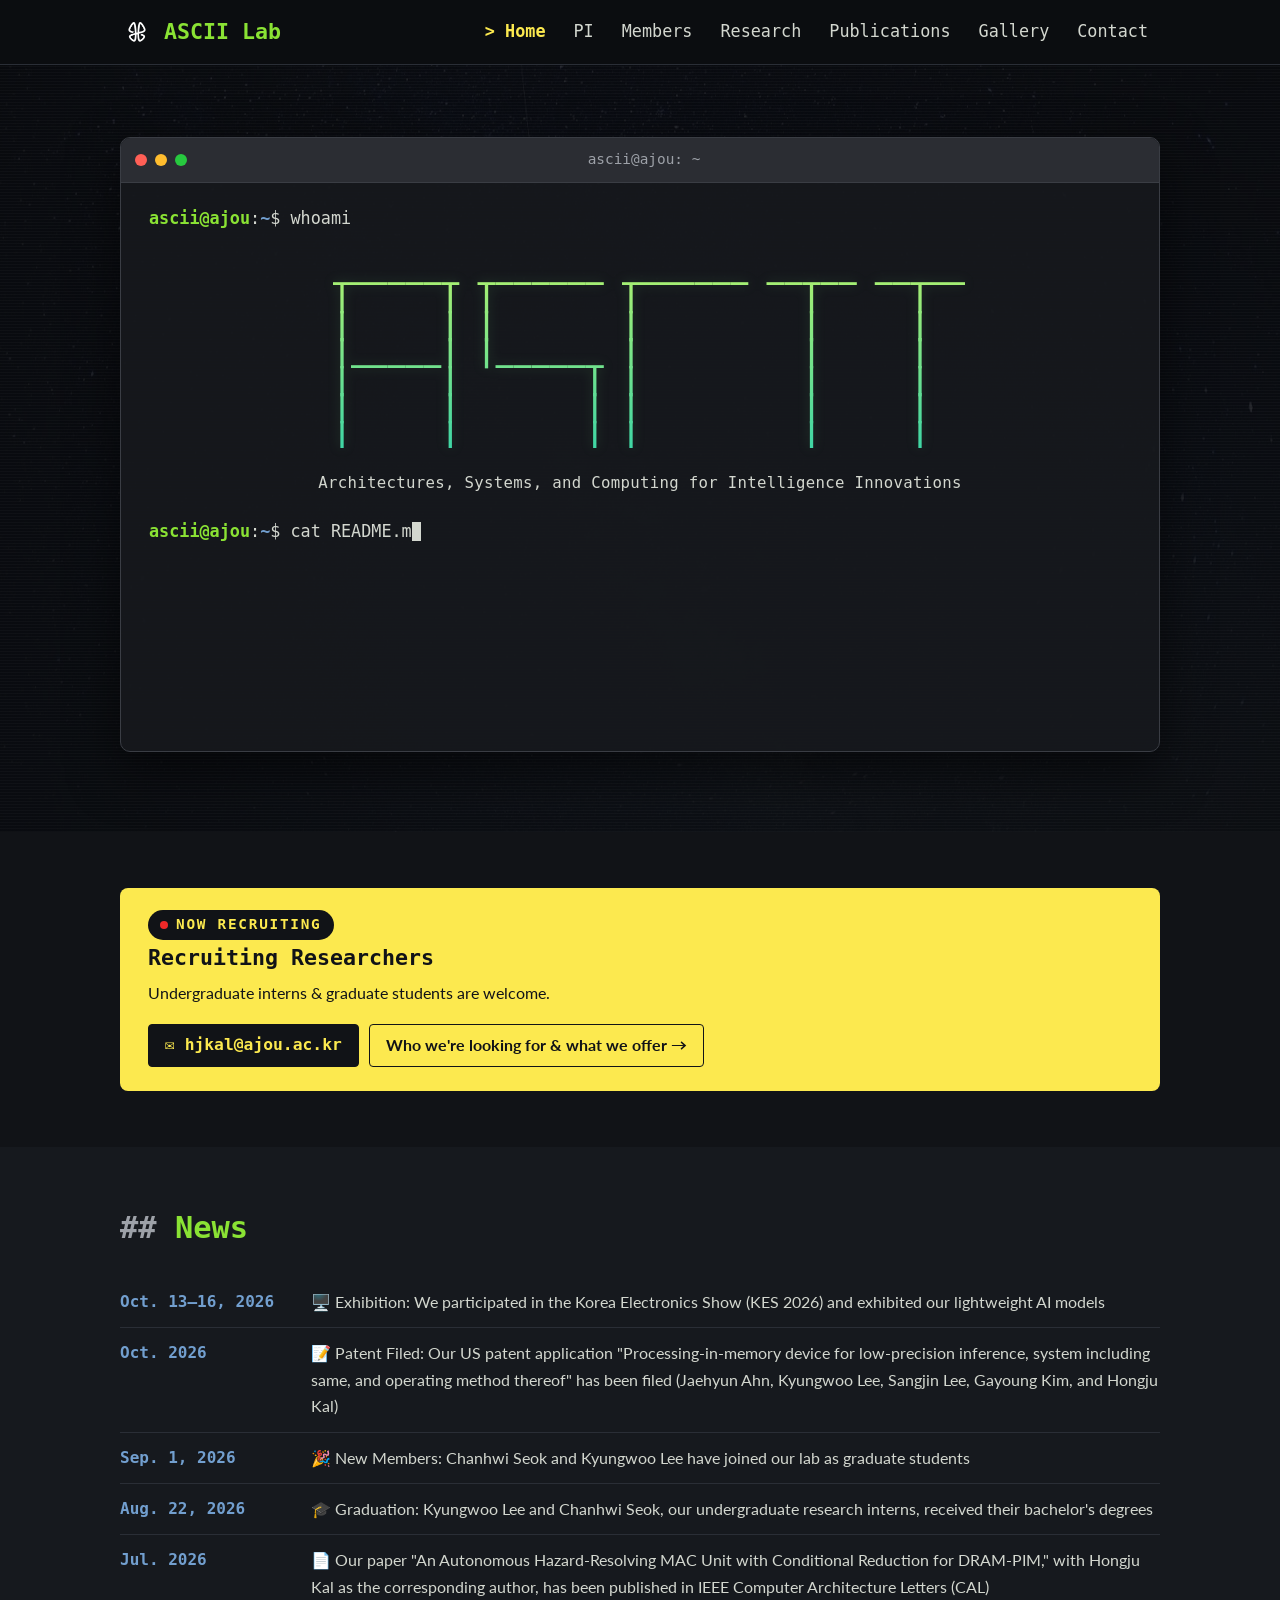
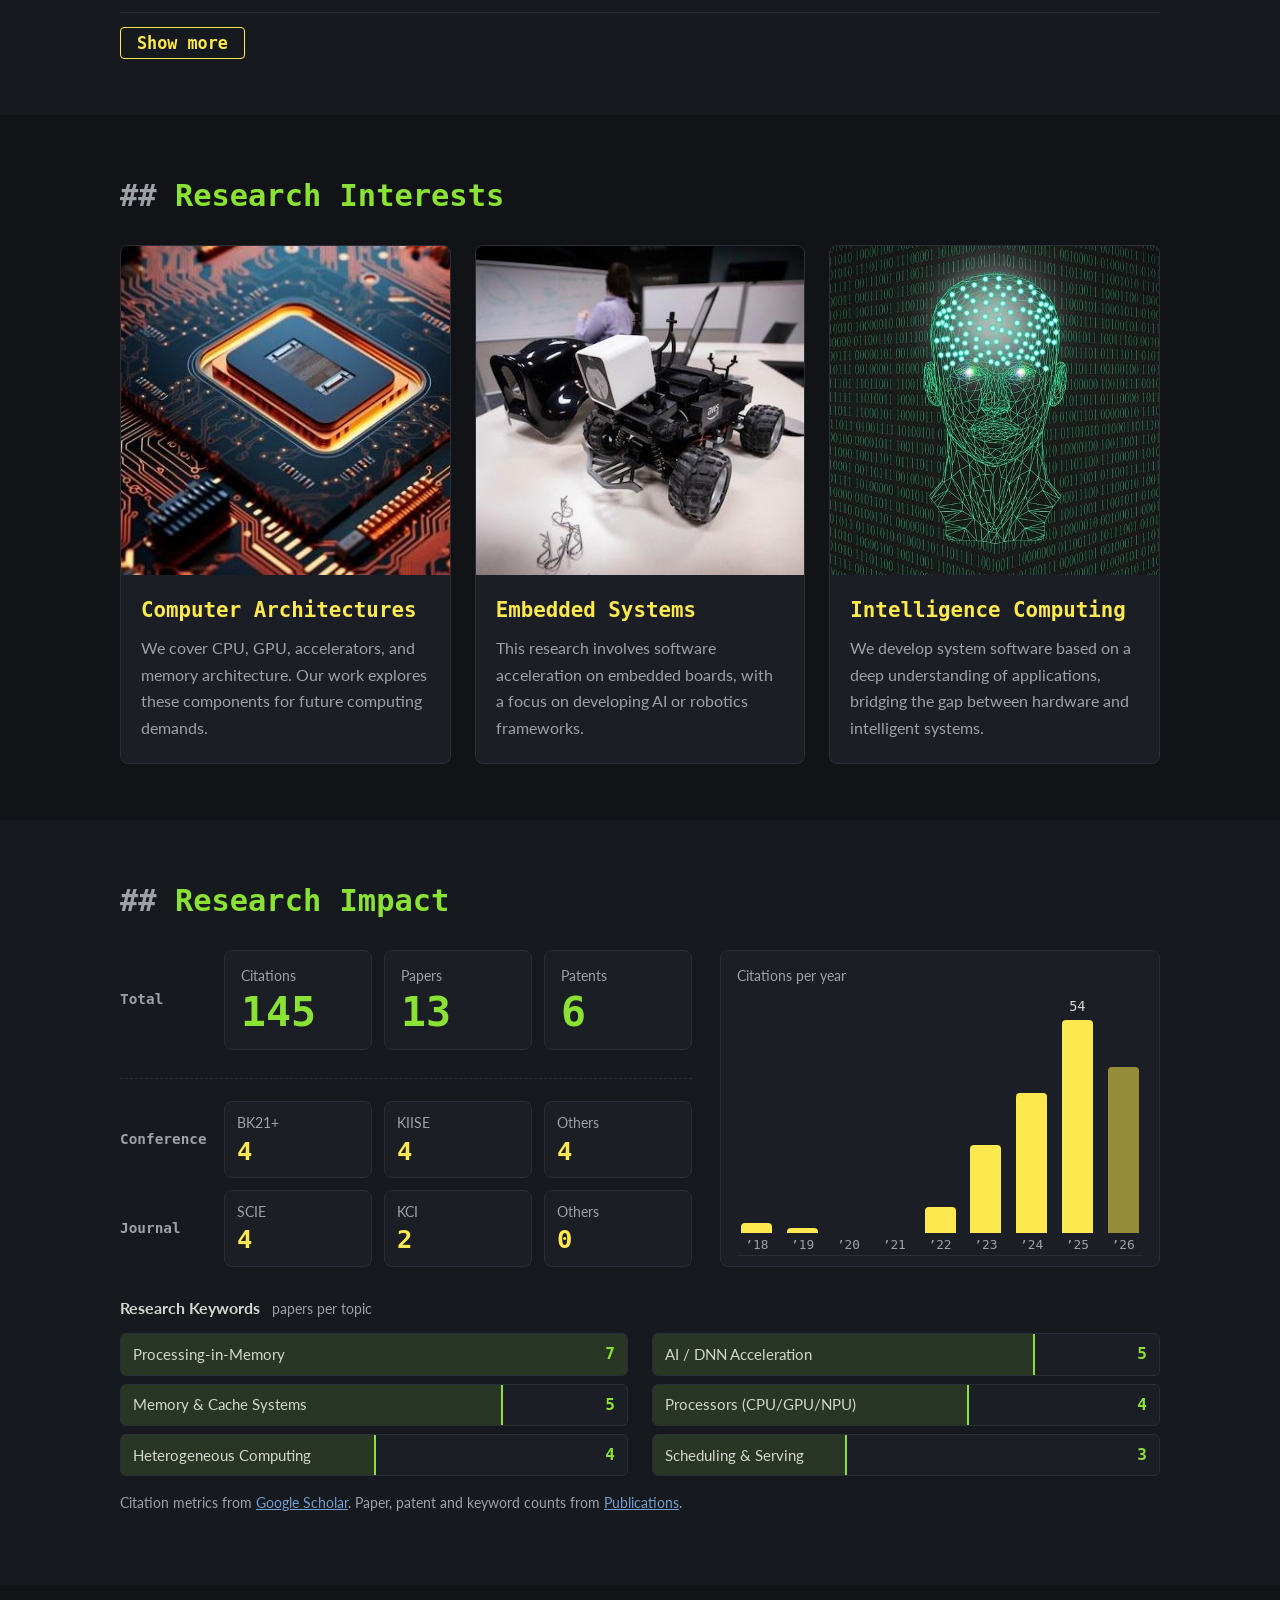
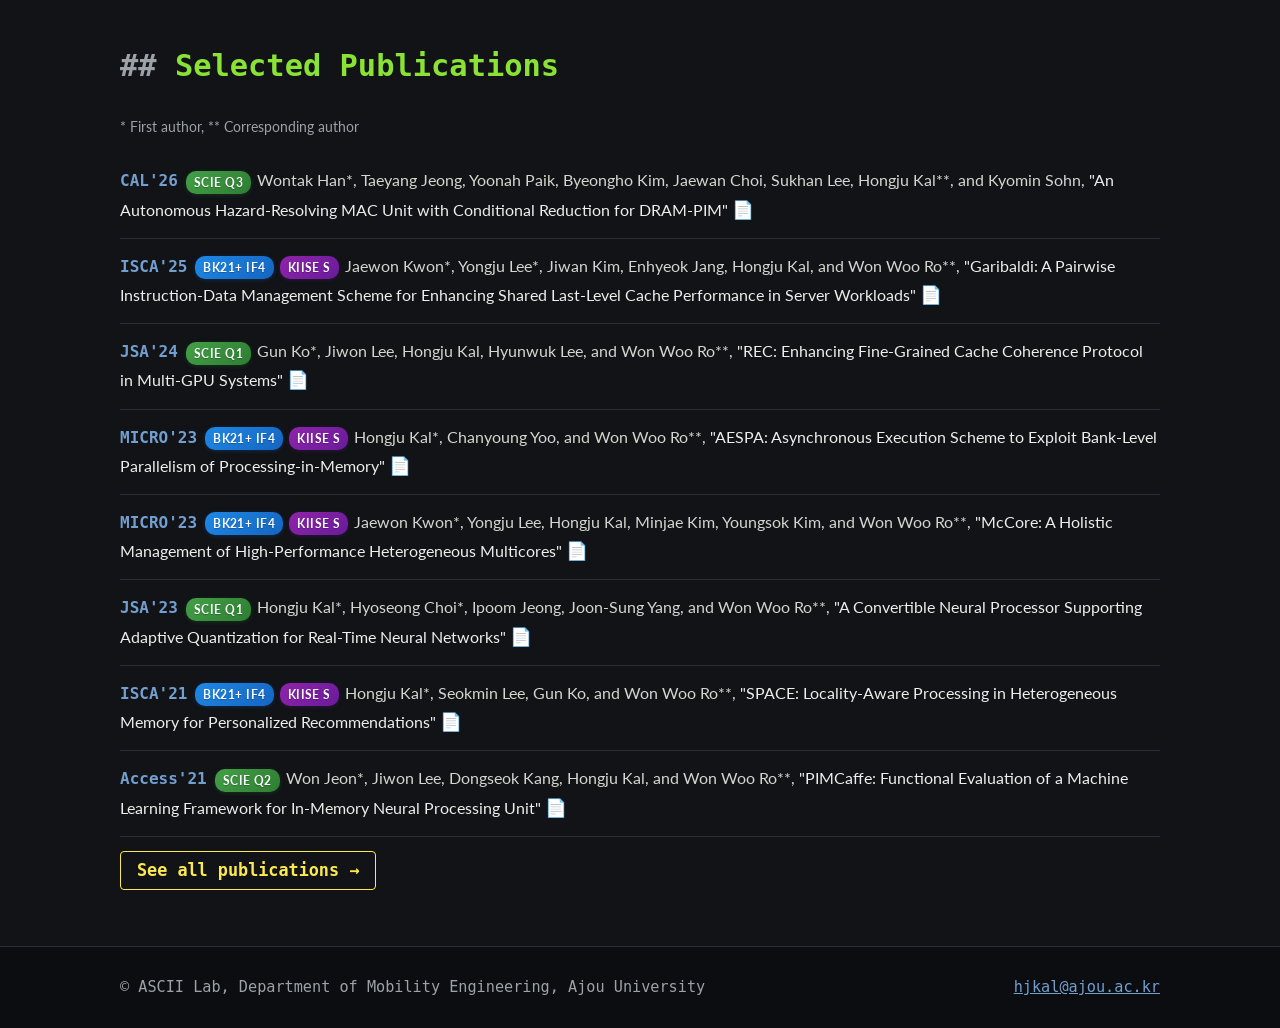
==== commit cc34c9c3: "Home: yellow citation bars Co-Authored-By: Claude Opus 5.5 <noreply@anthropic.com> Claude-Session: h" ====
--- a/index.html
+++ b/index.html
@@ -8,8 +8,8 @@
   <link rel="icon" href="assets/img/logo.png">
   <link rel="preconnect" href="https://fonts.googleapis.com">
   <link href="https://fonts.googleapis.com/css2?family=Lato:wght@400;700;900&family=Ubuntu+Mono:wght@400;700&display=swap" rel="stylesheet">
-  <link rel="stylesheet" href="assets/css/style.css?v=61">
-  <script src="assets/js/main.js?v=61" defer></script>
+  <link rel="stylesheet" href="assets/css/style.css?v=62">
+  <script src="assets/js/main.js?v=62" defer></script>
 </head>
 <body>
   <header class="site-header">
--- a/assets/css/style.css
+++ b/assets/css/style.css
@@ -291,7 +291,7 @@
 .cite-chart figcaption { font-size: 0.85rem; color: var(--muted); margin-bottom: 8px; }
 .bars { list-style: none; margin: 0; padding: 0; flex: 1; min-height: 150px; display: flex; align-items: flex-end; gap: 6px; border-bottom: 1px solid var(--line); padding-bottom: 22px; position: relative; }
 .bars .bar { flex: 1; height: 100%; display: flex; flex-direction: column; justify-content: flex-end; align-items: center; position: relative; outline: none; }
-.bars .b { width: 78%; height: var(--h); background: var(--green); border-radius: 4px 4px 0 0; transition: opacity 0.15s; }
+.bars .b { width: 78%; height: var(--h); background: var(--yellow); border-radius: 4px 4px 0 0; transition: opacity 0.15s; }
 .bars .ytd .b { opacity: 0.55; }
 .bars .v { font-family: var(--mono); font-size: 0.85rem; color: var(--text); margin-bottom: 2px; }
 .bars .y { position: absolute; bottom: -22px; font-family: var(--mono); font-size: 0.8rem; color: var(--muted); }
